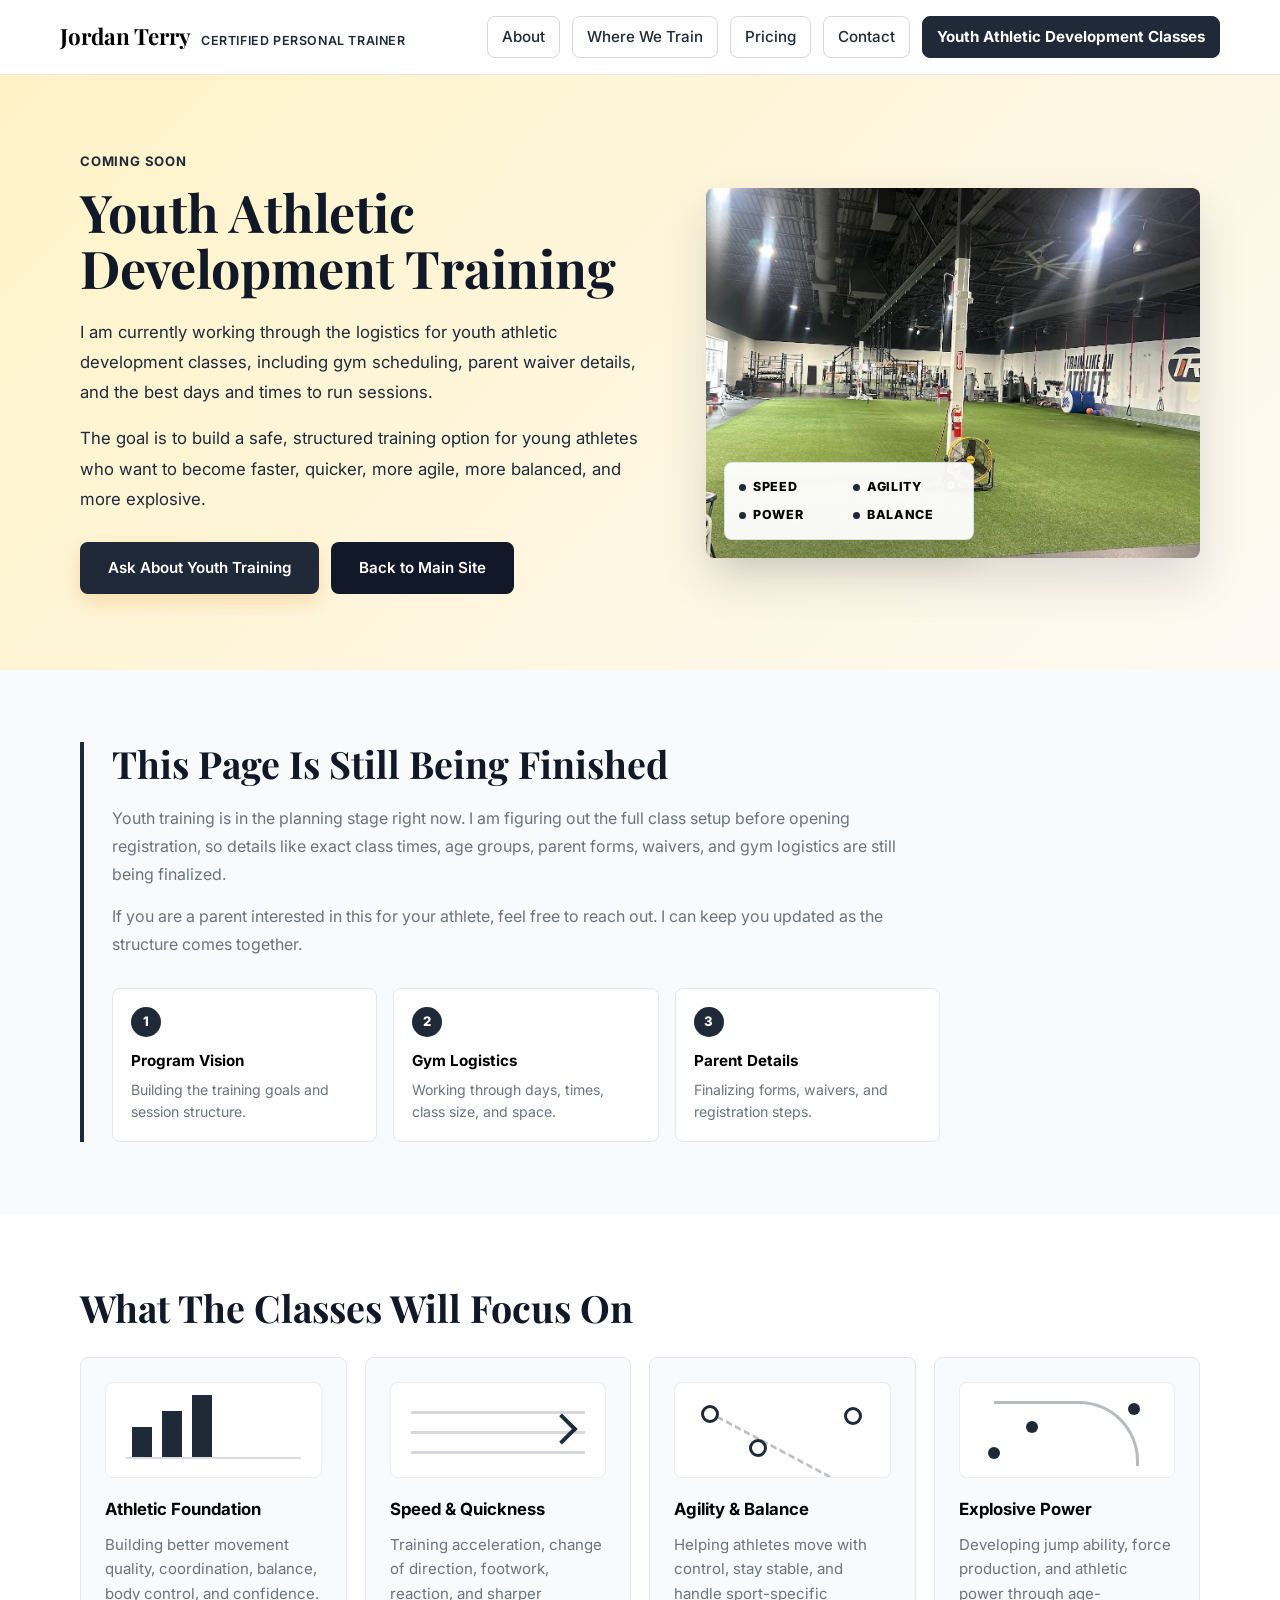
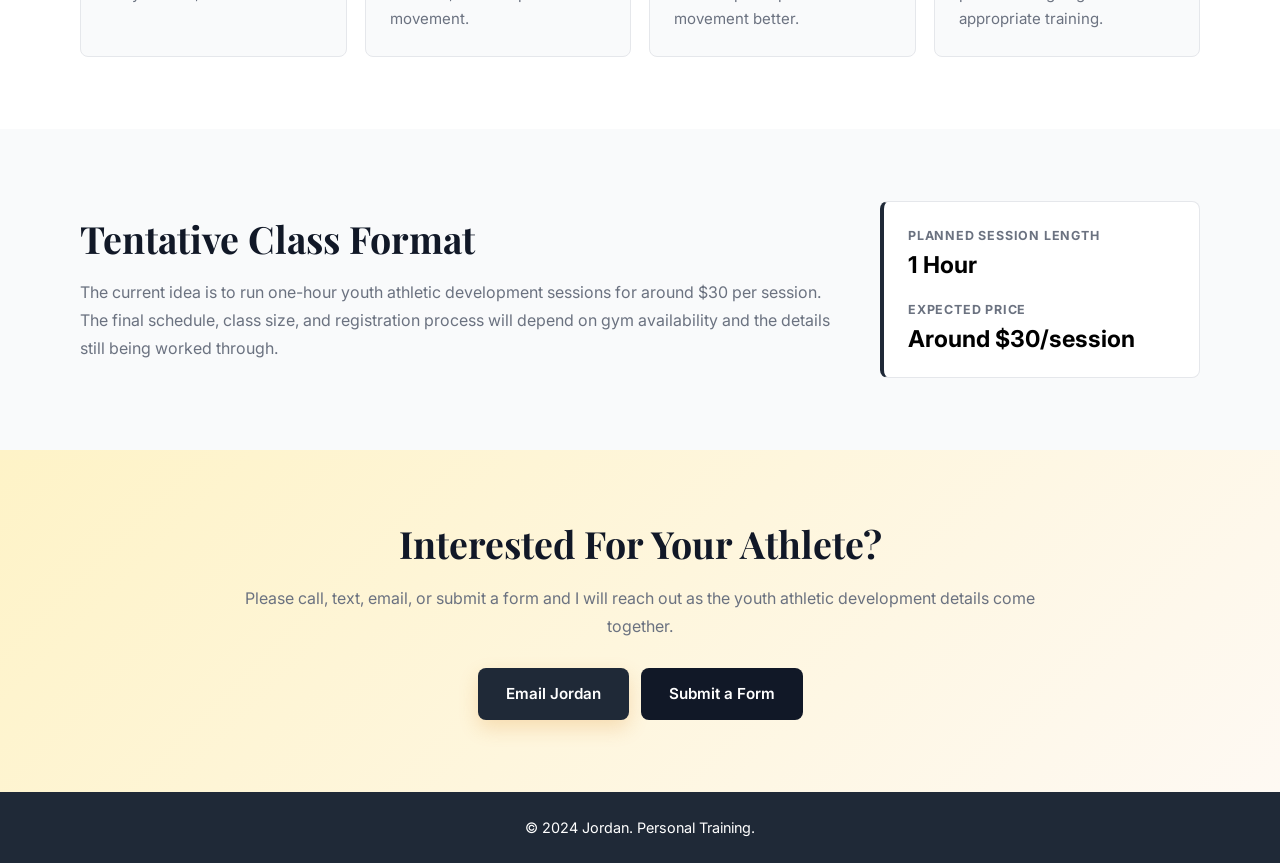
==== youth-athletic-development/index.html @ cd8654cf "Add youth athletic development page" ====
<!doctype html>
<html lang="en">
  <head>
    <meta charset="utf-8" />
    <meta name="viewport" content="width=device-width, initial-scale=1" />
    <title>Youth Athletic Development - Jordan Terry Training</title>
    <link rel="preconnect" href="https://fonts.googleapis.com" />
    <link rel="preconnect" href="https://fonts.gstatic.com" crossorigin />
    <link href="https://fonts.googleapis.com/css2?family=Inter:wght@400;500;600;700&amp;family=Playfair+Display:wght@600;700&amp;display=swap" rel="stylesheet" />
    <link rel="stylesheet" href="../styles.css" />
  </head>
  <body>
    <nav class="navbar">
      <div class="nav-container">
        <a class="nav-brand nav-brand-link" href="/">
          <span class="brand-name">Jordan Terry</span>
          <span class="brand-title">Certified Personal Trainer</span>
        </a>
        <div class="nav-links">
          <a href="/#about">About</a>
          <a href="/#training-room">Where We Train</a>
          <a href="/#pricing">Pricing</a>
          <a href="/#contact">Contact</a>
          <a class="nav-cta" href="/youth-athletic-development">Youth Athletic Development Classes</a>
        </div>
      </div>
    </nav>

    <main class="youth-page">
      <section class="youth-hero">
        <div class="youth-hero-container">
          <div class="youth-hero-content">
            <p class="youth-kicker">Coming Soon</p>
            <h1>Youth Athletic Development Training</h1>
            <p class="youth-hero-copy">
              I am currently working through the logistics for youth athletic development classes, including gym scheduling, parent waiver details, and the best days and times to run sessions.
            </p>
            <p class="youth-hero-copy">
              The goal is to build a safe, structured training option for young athletes who want to become faster, quicker, more agile, more balanced, and more explosive.
            </p>
            <div class="youth-actions">
              <a class="btn btn-primary" href="mailto:jordanterry.training@gmail.com?subject=Youth%20Athletic%20Development%20Interest">Ask About Youth Training</a>
              <a class="btn btn-secondary" href="/">Back to Main Site</a>
            </div>
          </div>
          <div class="youth-hero-media">
            <img src="../TTR content/turf-1.jpg" alt="Open turf training area for athletic development sessions" />
            <div class="youth-performance-panel" aria-label="Youth athletic development priorities">
              <span>Speed</span>
              <span>Agility</span>
              <span>Power</span>
              <span>Balance</span>
            </div>
          </div>
        </div>
      </section>

      <section class="youth-section youth-intro" aria-labelledby="youth-status-title">
        <div class="youth-section-container">
          <div class="youth-status">
            <h2 id="youth-status-title">This Page Is Still Being Finished</h2>
            <p>
              Youth training is in the planning stage right now. I am figuring out the full class setup before opening registration, so details like exact class times, age groups, parent forms, waivers, and gym logistics are still being finalized.
            </p>
            <p>
              If you are a parent interested in this for your athlete, feel free to reach out. I can keep you updated as the structure comes together.
            </p>
            <div class="youth-progress" aria-label="Youth athletic development planning progress">
              <div class="youth-progress-item">
                <span>1</span>
                <strong>Program Vision</strong>
                <p>Building the training goals and session structure.</p>
              </div>
              <div class="youth-progress-item">
                <span>2</span>
                <strong>Gym Logistics</strong>
                <p>Working through days, times, class size, and space.</p>
              </div>
              <div class="youth-progress-item">
                <span>3</span>
                <strong>Parent Details</strong>
                <p>Finalizing forms, waivers, and registration steps.</p>
              </div>
            </div>
          </div>
        </div>
      </section>

      <section class="youth-section" aria-labelledby="youth-focus-title">
        <div class="youth-section-container">
          <h2 id="youth-focus-title">What The Classes Will Focus On</h2>
          <div class="youth-grid">
            <article class="youth-card">
              <div class="youth-card-graphic foundation-graphic" aria-hidden="true">
                <span></span>
                <span></span>
                <span></span>
              </div>
              <h3>Athletic Foundation</h3>
              <p>Building better movement quality, coordination, balance, body control, and confidence.</p>
            </article>
            <article class="youth-card">
              <div class="youth-card-graphic speed-graphic" aria-hidden="true">
                <span></span>
                <span></span>
                <span></span>
              </div>
              <h3>Speed &amp; Quickness</h3>
              <p>Training acceleration, change of direction, footwork, reaction, and sharper movement.</p>
            </article>
            <article class="youth-card">
              <div class="youth-card-graphic agility-graphic" aria-hidden="true">
                <span></span>
                <span></span>
                <span></span>
              </div>
              <h3>Agility &amp; Balance</h3>
              <p>Helping athletes move with control, stay stable, and handle sport-specific movement better.</p>
            </article>
            <article class="youth-card">
              <div class="youth-card-graphic power-graphic" aria-hidden="true">
                <span></span>
                <span></span>
                <span></span>
              </div>
              <h3>Explosive Power</h3>
              <p>Developing jump ability, force production, and athletic power through age-appropriate training.</p>
            </article>
          </div>
        </div>
      </section>

      <section class="youth-section youth-format" aria-labelledby="youth-format-title">
        <div class="youth-section-container youth-format-grid">
          <div>
            <h2 id="youth-format-title">Tentative Class Format</h2>
            <p>
              The current idea is to run one-hour youth athletic development sessions for around $30 per session. The final schedule, class size, and registration process will depend on gym availability and the details still being worked through.
            </p>
          </div>
          <div class="youth-price-box">
            <span>Planned Session Length</span>
            <strong>1 Hour</strong>
            <span>Expected Price</span>
            <strong>Around $30/session</strong>
          </div>
        </div>
      </section>

      <section class="youth-contact" aria-labelledby="youth-contact-title">
        <div class="youth-contact-container">
          <h2 id="youth-contact-title">Interested For Your Athlete?</h2>
          <p>
            Please call, text, email, or submit a form and I will reach out as the youth athletic development details come together.
          </p>
          <div class="youth-actions">
            <a class="btn btn-primary" href="mailto:jordanterry.training@gmail.com?subject=Youth%20Athletic%20Development%20Interest">Email Jordan</a>
            <a class="btn btn-secondary" href="https://docs.google.com/forms/d/e/1FAIpQLSeHGQTXC1L7MiSMfDoUDGU8taf_AvAZVIywggyeiJch5BqsMg/viewform">Submit a Form</a>
          </div>
        </div>
      </section>
    </main>

    <footer class="footer">
      <p>&copy; 2024 Jordan. Personal Training.</p>
    </footer>
  </body>
</html>
---- styles.css ----
:root {
  --primary: #1f2937;
  --primary-dark: #000000;
  --primary-light: #9ca3af;
  --warm-brown: #111827;
  --warm-cream: #f3f4f6;
  --text: #1f2937;
  --text-light: #6b7280;
  --bg-light: #f9fafb;
  --bg-white: #ffffff;
  --border: #e5e7eb;
}

* {
  margin: 0;
  padding: 0;
  box-sizing: border-box;
}

html, body {
  height: 100%;
  font-family: 'Inter', system-ui, -apple-system, sans-serif;
  color: var(--text);
  line-height: 1.6;
  background: var(--bg-white);
}

/* Navbar */
.navbar {
  background: var(--bg-white);
  border-bottom: 1px solid var(--border);
  position: sticky;
  top: 0;
  z-index: 100;
  backdrop-filter: blur(10px);
}

.nav-container {
  max-width: 1200px;
  margin: 0 auto;
  display: flex;
  justify-content: space-between;
  align-items: center;
  padding: 16px 20px;
}

.nav-brand {
  display: flex;
  align-items: baseline;
  gap: 10px;
}

.nav-brand-link {
  color: inherit;
  text-decoration: none;
}

.brand-name {
  font-family: 'Playfair Display', serif;
  font-size: 1.4rem;
  font-weight: 700;
  color: var(--primary-dark);
}

.brand-title {
  font-size: 0.78rem;
  font-weight: 600;
  color: var(--primary);
  text-transform: uppercase;
  letter-spacing: 0.6px;
}

.cert-trigger {
  appearance: none;
  background: none;
  border: 0;
  cursor: pointer;
  font-family: inherit;
  padding: 0 0 7px;
  position: relative;
  transition: color 0.3s ease;
}

.cert-trigger::after {
  content: '';
  position: absolute;
  left: 0;
  bottom: 0;
  width: 100%;
  height: 2px;
  background: var(--primary);
  border-radius: 999px;
  opacity: 0.75;
}

.cert-trigger:hover,
.cert-trigger:focus-visible {
  color: var(--primary-dark);
  outline: none;
}

.nav-links {
  display: flex;
  gap: 12px;
  align-items: center;
  flex-wrap: wrap;
  justify-content: flex-end;
}

.nav-links a {
  border: 1px solid rgba(31, 41, 55, 0.18);
  border-radius: 8px;
  text-decoration: none;
  color: var(--text);
  font-size: 0.95rem;
  font-weight: 500;
  padding: 8px 14px;
  transition: background 0.3s ease, border-color 0.3s ease, color 0.3s ease, transform 0.3s ease;
}

.nav-links a:hover,
.nav-links a:focus-visible {
  background: var(--primary);
  border-color: var(--primary);
  color: white;
  outline: none;
  transform: translateY(-1px);
}

.nav-links .nav-cta {
  background: var(--primary);
  border-color: var(--primary);
  color: white;
  font-weight: 700;
}

.nav-links .nav-cta:hover,
.nav-links .nav-cta:focus-visible {
  background: var(--primary-dark);
  border-color: var(--primary-dark);
}

/* Hero Section */
.hero {
  padding: 80px 20px;
  background: linear-gradient(135deg, #fef3c7 0%, #fef9f3 100%);
  min-height: 600px;
  display: flex;
  align-items: center;
}

.hero-container {
  max-width: 1200px;
  margin: 0 auto;
  display: grid;
  grid-template-columns: 1fr 1fr;
  gap: 60px;
  align-items: center;
  width: 100%;
}

.hero-image {
  position: relative;
}

.hero-image img {
  width: 100%;
  height: auto;
  border-radius: 20px;
  box-shadow: 0 20px 50px rgba(217, 119, 6, 0.15);
  display: block;
}

.hero-image::before {
  content: '';
  position: absolute;
  top: -20px;
  left: -20px;
  width: 100%;
  height: 100%;
  background: var(--primary);
  border-radius: 20px;
  z-index: -1;
  opacity: 0.1;
}

.hero-content h1 {
  font-family: 'Playfair Display', serif;
  font-size: 3rem;
  font-weight: 700;
  color: var(--warm-brown);
  margin-bottom: 8px;
  line-height: 1.2;
}

.hero-subtitle {
  font-size: 1.25rem;
  color: var(--primary);
  font-weight: 600;
  margin-bottom: 16px;
}

.hero-description {
  font-size: 1rem;
  color: var(--text-light);
  margin-bottom: 32px;
  line-height: 1.8;
}

/* Buttons */
.btn {
  display: inline-block;
  padding: 14px 28px;
  border-radius: 8px;
  text-decoration: none;
  font-weight: 600;
  font-size: 0.95rem;
  cursor: pointer;
  border: none;
  transition: all 0.3s ease;
  text-align: center;
}

.btn-primary {
  background: var(--primary);
  color: white;
  box-shadow: 0 8px 20px rgba(217, 119, 6, 0.2);
}

.btn-primary:hover {
  background: var(--primary-dark);
  transform: translateY(-2px);
  box-shadow: 0 12px 30px rgba(217, 119, 6, 0.3);
}

.btn-secondary {
  background: var(--warm-brown);
  color: white;
}

.btn-secondary:hover {
  background: #5f2d0c;
}

/* Reviews Section */
.reviews {
  padding: 70px 20px;
  background: linear-gradient(180deg, #fffaf0 0%, var(--bg-light) 100%);
}

.reviews-container {
  max-width: 1200px;
  margin: 0 auto;
}

.reviews-container h2 {
  font-family: 'Playfair Display', serif;
  font-size: 2.5rem;
  color: var(--warm-brown);
  margin-bottom: 30px;
  text-align: center;
}

.reviews-grid {
  display: grid;
  grid-template-columns: 1fr;
  gap: 16px;
  align-items: start;
  max-width: 681px;
  margin: 0 auto;
}

.review-card {
  background: var(--bg-white);
  border: 1px solid rgba(31, 41, 55, 0.08);
  border-radius: 8px;
  box-shadow: 0 14px 34px rgba(31, 41, 55, 0.08);
  padding: 14px;
}

.review-card img {
  display: block;
  width: 100%;
  height: auto;
  border-radius: 6px;
}

/* Philosophy Section */
.philosophy {
  /* bring this section closer to the About section */
  padding: 40px 20px 80px 20px;
  background: var(--bg-light);
}

.philosophy-container {
  max-width: 1200px;
  margin: 0 auto;
}

/* Visually separate the focus list from the trainer words */
.focus-section {
  margin-top: 56px;
  padding: 28px;
  background: var(--bg-white);
  border-radius: 12px;
  box-shadow: 0 8px 24px rgba(0, 0, 0, 0.04);
  border-top: 1px solid var(--border);
}

.focus-section h3 {
  font-size: 1.6rem;
  color: var(--warm-brown);
  margin-bottom: 18px;
  text-align: center;
}

.philosophy-container > h2 {
  font-family: 'Playfair Display', serif;
  font-size: 2.5rem;
  color: var(--warm-brown);
  margin-bottom: 28px;
  text-align: center;
}

.trainer-heart {
  display: inline-flex;
  vertical-align: middle;
  margin-left: 10px;
  width: 34px;
  height: 34px;
  align-items: center;
  justify-content: center;
  border-radius: 50%;
  background: linear-gradient(135deg, #b45309, #f59e0b);
  color: white;
  box-shadow: 0 8px 20px rgba(217, 119, 6, 0.2);
  font-size: 1.05rem;
  line-height: 1;
}

.section-subtitle {
  text-align: center;
  color: var(--text-light);
  font-size: 1.1rem;
  margin-bottom: 48px;
}

.philosophy-grid {
  display: grid;
  grid-template-columns: repeat(auto-fit, minmax(320px, 1fr));
  gap: 32px;
}

.philosophy-card {
  background: var(--bg-white);
  padding: 40px 32px;
  border-radius: 12px;
  border-left: 4px solid var(--primary);
  box-shadow: 0 4px 12px rgba(0, 0, 0, 0.08);
  transition: transform 0.3s ease, box-shadow 0.3s ease;
}

.focus-section {
  margin-top: 40px;
  padding: 32px;
  background: white;
  border-radius: 16px;
  box-shadow: 0 10px 30px rgba(217, 119, 6, 0.1);
}

.focus-section h3 {
  font-size: 1.7rem;
  color: var(--warm-brown);
  margin-bottom: 18px;
  text-align: center;
}

.focus-list {
  list-style: none;
  padding: 0;
  margin: 0;
  display: grid;
  grid-template-columns: repeat(auto-fit, minmax(180px, 1fr));
  gap: 16px;
}

.focus-list li {
  background: var(--bg-light);
  padding: 18px 16px;
  border-radius: 12px;
  font-weight: 600;
  color: var(--text);
  text-align: center;
  box-shadow: inset 0 0 0 1px rgba(217, 119, 6, 0.08);
}

.philosophy-card:hover {
  transform: translateY(-4px);
  box-shadow: 0 12px 24px rgba(217, 119, 6, 0.12);
}

.philosophy-icon {
  font-size: 2rem;
  margin-bottom: 16px;
}

.philosophy-card h3 {
  font-size: 1.3rem;
  color: var(--warm-brown);
  margin-bottom: 12px;
}

.philosophy-card p {
  color: var(--text-light);
  line-height: 1.7;
  font-size: 0.95rem;
}

/* Focus Section */
.focus {
  padding: 60px 20px;
  background: transparent;
}

.focus-container {
  max-width: 1200px;
  margin: 0 auto;
}

.focus-container > h2 {
  font-family: 'Playfair Display', serif;
  font-size: 2.5rem;
  color: var(--warm-brown);
  margin-bottom: 8px;
  text-align: center;
}

.focus-grid {
  display: grid;
  grid-template-columns: repeat(auto-fit, minmax(220px, 1fr));
  gap: 24px;
  margin-top: 28px;
}

.focus-card {
  background: linear-gradient(180deg, var(--bg-white), #fffaf6);
  border-radius: 14px;
  padding: 22px;
  box-shadow: 0 10px 30px rgba(217, 119, 6, 0.08);
  text-align: center;
  transition: transform 0.28s ease, box-shadow 0.28s ease;
}

.focus-card:hover {
  transform: translateY(-6px) scale(1.01);
  box-shadow: 0 18px 40px rgba(217, 119, 6, 0.14);
}

.focus-icon {
  width: 72px;
  height: 72px;
  margin: 0 auto 12px auto;
  display: flex;
  align-items: center;
  justify-content: center;
  border-radius: 50%;
  background: linear-gradient(135deg, var(--primary-light), var(--primary));
  color: white;
  font-size: 2.4rem;
  line-height: 1;
  box-shadow: 0 6px 18px rgba(217, 119, 6, 0.12);
}

.focus-card h3 {
  margin-top: 8px;
  margin-bottom: 8px;
  color: var(--warm-brown);
}

.focus-card p {
  color: var(--text-light);
  font-size: 0.95rem;
}

/* Youth Athletic Development Page */
.youth-page {
  background: var(--bg-white);
}

.youth-hero {
  background: linear-gradient(135deg, #fef3c7 0%, #fef9f3 100%);
  padding: 76px 20px;
}

.youth-hero-container,
.youth-section-container,
.youth-contact-container {
  max-width: 1120px;
  margin: 0 auto;
}

.youth-hero-container {
  display: grid;
  grid-template-columns: minmax(0, 1fr) minmax(320px, 0.86fr);
  gap: 52px;
  align-items: center;
}

.youth-kicker {
  color: var(--primary);
  font-size: 0.82rem;
  font-weight: 700;
  letter-spacing: 0.8px;
  margin-bottom: 12px;
  text-transform: uppercase;
}

.youth-hero h1 {
  color: var(--warm-brown);
  font-family: 'Playfair Display', serif;
  font-size: 3.25rem;
  line-height: 1.08;
  margin-bottom: 20px;
}

.youth-hero-copy {
  color: var(--text);
  font-size: 1.05rem;
  line-height: 1.8;
  margin-bottom: 16px;
}

.youth-actions {
  display: flex;
  flex-wrap: wrap;
  gap: 12px;
  margin-top: 28px;
}

.youth-hero-media img {
  aspect-ratio: 4 / 3;
  border-radius: 8px;
  box-shadow: 0 22px 48px rgba(31, 41, 55, 0.14);
  display: block;
  height: 100%;
  object-fit: cover;
  width: 100%;
}

.youth-hero-media {
  position: relative;
}

.youth-performance-panel {
  background: rgba(255, 255, 255, 0.94);
  border: 1px solid rgba(31, 41, 55, 0.12);
  border-radius: 8px;
  bottom: 18px;
  box-shadow: 0 16px 34px rgba(31, 41, 55, 0.16);
  display: grid;
  gap: 8px;
  grid-template-columns: repeat(2, minmax(0, 1fr));
  left: 18px;
  padding: 14px;
  position: absolute;
  width: min(250px, calc(100% - 36px));
}

.youth-performance-panel span {
  align-items: center;
  color: var(--primary-dark);
  display: flex;
  font-size: 0.78rem;
  font-weight: 800;
  gap: 7px;
  letter-spacing: 0.6px;
  text-transform: uppercase;
}

.youth-performance-panel span::before {
  background: var(--primary);
  border-radius: 50%;
  content: '';
  flex: 0 0 7px;
  height: 7px;
  width: 7px;
}

.youth-section {
  padding: 72px 20px;
}

.youth-intro {
  background: var(--bg-light);
}

.youth-status {
  border-left: 4px solid var(--primary);
  max-width: 860px;
  padding-left: 28px;
}

.youth-section h2,
.youth-contact h2 {
  color: var(--warm-brown);
  font-family: 'Playfair Display', serif;
  font-size: 2.35rem;
  line-height: 1.15;
  margin-bottom: 18px;
}

.youth-section p,
.youth-contact p {
  color: var(--text-light);
  font-size: 1rem;
  line-height: 1.75;
  max-width: 820px;
}

.youth-status p + p {
  margin-top: 14px;
}

.youth-progress {
  display: grid;
  gap: 16px;
  grid-template-columns: repeat(3, minmax(0, 1fr));
  margin-top: 30px;
}

.youth-progress-item {
  background: var(--bg-white);
  border: 1px solid var(--border);
  border-radius: 8px;
  padding: 18px;
}

.youth-progress-item span {
  align-items: center;
  background: var(--primary);
  border-radius: 50%;
  color: white;
  display: inline-flex;
  font-size: 0.82rem;
  font-weight: 800;
  height: 30px;
  justify-content: center;
  margin-bottom: 12px;
  width: 30px;
}

.youth-progress-item strong {
  color: var(--primary-dark);
  display: block;
  font-size: 0.95rem;
  margin-bottom: 6px;
}

.youth-progress-item p {
  font-size: 0.88rem;
  line-height: 1.55;
}

.youth-grid {
  display: grid;
  gap: 18px;
  grid-template-columns: repeat(4, minmax(0, 1fr));
  margin-top: 28px;
}

.youth-card {
  background: var(--bg-light);
  border: 1px solid var(--border);
  border-radius: 8px;
  overflow: hidden;
  padding: 24px;
}

.youth-card-graphic {
  background: var(--bg-white);
  border: 1px solid rgba(31, 41, 55, 0.08);
  border-radius: 8px;
  height: 96px;
  margin-bottom: 18px;
  overflow: hidden;
  position: relative;
}

.foundation-graphic::before,
.foundation-graphic::after,
.speed-graphic::before,
.speed-graphic::after,
.agility-graphic::before,
.agility-graphic::after,
.power-graphic::before,
.power-graphic::after {
  content: '';
  position: absolute;
}

.foundation-graphic span {
  background: var(--primary);
  bottom: 20px;
  position: absolute;
  width: 20px;
}

.foundation-graphic span:nth-child(1) {
  height: 30px;
  left: 26px;
}

.foundation-graphic span:nth-child(2) {
  height: 46px;
  left: 56px;
}

.foundation-graphic span:nth-child(3) {
  height: 62px;
  left: 86px;
}

.foundation-graphic::after {
  background: rgba(31, 41, 55, 0.16);
  bottom: 18px;
  height: 2px;
  left: 20px;
  right: 20px;
}

.speed-graphic span {
  background: rgba(31, 41, 55, 0.18);
  height: 3px;
  left: 20px;
  position: absolute;
  right: 20px;
}

.speed-graphic span:nth-child(1) {
  top: 28px;
}

.speed-graphic span:nth-child(2) {
  top: 48px;
}

.speed-graphic span:nth-child(3) {
  top: 68px;
}

.speed-graphic::after {
  border: solid var(--primary);
  border-width: 0 4px 4px 0;
  height: 18px;
  right: 32px;
  top: 35px;
  transform: rotate(-45deg);
  width: 18px;
}

.agility-graphic span {
  border: 3px solid var(--primary);
  border-radius: 50%;
  height: 18px;
  position: absolute;
  width: 18px;
}

.agility-graphic span:nth-child(1) {
  left: 26px;
  top: 22px;
}

.agility-graphic span:nth-child(2) {
  left: 74px;
  top: 56px;
}

.agility-graphic span:nth-child(3) {
  right: 28px;
  top: 24px;
}

.agility-graphic::after {
  border-bottom: 3px dashed rgba(31, 41, 55, 0.3);
  height: 38px;
  left: 42px;
  top: 29px;
  transform: skewY(28deg);
  width: calc(100% - 84px);
}

.power-graphic span {
  background: var(--primary);
  border-radius: 50%;
  height: 12px;
  position: absolute;
  width: 12px;
}

.power-graphic span:nth-child(1) {
  left: 28px;
  top: 64px;
}

.power-graphic span:nth-child(2) {
  left: 66px;
  top: 38px;
}

.power-graphic span:nth-child(3) {
  right: 34px;
  top: 20px;
}

.power-graphic::after {
  border: solid rgba(31, 41, 55, 0.32);
  border-width: 3px 3px 0 0;
  border-radius: 0 60px 0 0;
  height: 62px;
  left: 34px;
  top: 18px;
  width: calc(100% - 72px);
}

.youth-card h3 {
  color: var(--primary-dark);
  font-size: 1.05rem;
  margin-bottom: 10px;
}

.youth-card p {
  font-size: 0.94rem;
  line-height: 1.65;
}

.youth-format {
  background: var(--bg-light);
}

.youth-format-grid {
  display: grid;
  gap: 40px;
  grid-template-columns: minmax(0, 1fr) 320px;
  align-items: center;
}

.youth-price-box {
  background: var(--bg-white);
  border: 1px solid var(--border);
  border-left: 4px solid var(--primary);
  border-radius: 8px;
  padding: 24px;
}

.youth-price-box span {
  color: var(--text-light);
  display: block;
  font-size: 0.78rem;
  font-weight: 700;
  letter-spacing: 0.8px;
  text-transform: uppercase;
}

.youth-price-box strong {
  color: var(--primary-dark);
  display: block;
  font-size: 1.45rem;
  line-height: 1.2;
  margin: 6px 0 20px;
}

.youth-price-box strong:last-child {
  margin-bottom: 0;
}

.youth-contact {
  background: linear-gradient(135deg, #fef3c7 0%, #fef9f3 100%);
  padding: 72px 20px;
  text-align: center;
}

.youth-contact p {
  margin: 0 auto;
}

.youth-contact .youth-actions {
  justify-content: center;
}

/* Pricing Section */
.pricing {
  padding: 80px 20px;
  background: var(--bg-white);
}

.pricing-container {
  max-width: 900px;
  margin: 0 auto;
}

.pricing-container > h2 {
  color: var(--primary-dark);
  display: table;
  font-family: 'Playfair Display', serif;
  font-size: 3rem;
  font-weight: 700;
  margin: 0 auto 12px;
  text-align: center;
}

.pricing-subtitle {
  color: var(--text-light);
  font-size: 1rem;
  line-height: 1.6;
  margin: 0 auto 48px;
  max-width: 760px;
  text-align: center;
}

.pricing-content {
  display: flex;
  flex-direction: column;
  gap: 32px;
}

.pricing-item h3 {
  font-size: 1.2rem;
  color: var(--warm-brown);
  margin-bottom: 8px;
  font-weight: 700;
}

.pricing-item p {
  color: var(--text);
  font-size: 1rem;
}

.pricing-item {
  padding-left: 32px;
}

.pricing-category {
  background: var(--bg-light);
  padding: 28px;
  border-radius: 0;
  border-left: 4px solid var(--primary);
}

.pricing-category h3 {
  color: var(--primary-dark);
  display: inline-block;
  font-size: 1.55rem;
  margin-bottom: 24px;
  font-weight: 700;
  text-transform: uppercase;
  letter-spacing: 0.8px;
}

.pricing-section {
  margin-bottom: 20px;
}

.pricing-section h4 {
  font-size: 1.05rem;
  color: var(--text);
  margin-bottom: 6px;
  font-weight: 600;
}

.pricing-section p {
  color: var(--text-light);
  font-size: 0.95rem;
  line-height: 1.6;
}

.pricing-list {
  list-style: none;
  padding: 0;
  margin: 16px 0 0 0;
  display: flex;
  flex-direction: column;
  gap: 10px;
}

.pricing-list li {
  color: var(--text);
  font-size: 0.95rem;
  padding-left: 24px;
  position: relative;
  line-height: 1.5;
}

.pricing-list li:before {
  content: '•';
  position: absolute;
  left: 0;
  color: var(--primary);
  font-weight: bold;
}

.pricing-note {
  background: var(--bg-white);
  padding: 28px;
  border-radius: 12px;
  border-right: 1px solid var(--border);
  border-bottom: 1px solid var(--border);
  border-left: 1px solid var(--border);
}

.pricing-note p {
  color: var(--text);
  font-size: 0.95rem;
  line-height: 1.7;
  margin-bottom: 16px;
}

.pricing-note p:last-child {
  margin-bottom: 0;
}
/* Training Room Section */
.gym {
  padding: 92px 20px;
  background: var(--bg-light);
}

.gym-container {
  max-width: 1200px;
  margin: 0 auto;
}

.gym-header {
  display: flex;
  flex-direction: column;
  align-items: center;
  justify-content: center;
  gap: 12px;
  margin-bottom: 34px;
  text-align: center;
}

.gym-heading-row {
  display: grid;
  grid-template-columns: 1fr auto 1fr;
  align-items: center;
  justify-content: center;
  column-gap: 30px;
  width: 100%;
}

.gym-logo {
  width: 152px;
  height: auto;
  border-radius: 18px;
  justify-self: start;
  margin-left: 26px;
  box-shadow: 0 10px 30px rgba(0, 0, 0, 0.12);
}

.gym-heading-row h2 {
  font-family: 'Playfair Display', serif;
  font-size: 4.75rem;
  line-height: 1.05;
  margin: 0;
  color: var(--warm-brown);
  grid-column: 2;
}

.gym-location {
  color: var(--text-light);
  font-size: 1.08rem;
  margin: 0;
  line-height: 1.55;
  max-width: 100%;
}

.gym-text {
  max-width: 920px;
  margin: 0 auto;
  text-align: left;
}

.gym-text p {
  color: var(--text);
  line-height: 1.85;
  margin-bottom: 0;
  font-size: 1.05rem;
}

.gym-copy-primary,
.gym-copy-secondary {
  display: inline;
}

.gym-copy-primary::after {
  content: ' ';
}

.gym-media {
  isolation: isolate;
  margin: 30px auto 0;
  max-width: 1040px;
  padding: 28px 0;
  position: relative;
}

.gym-media::before {
  background-image:
    url('assets/tr-logo.png'),
    url('assets/tr-logo.png'),
    url('assets/tr-logo.png'),
    url('assets/tr-logo.png'),
    url('assets/tr-logo.png'),
    url('assets/tr-logo.png'),
    url('assets/tr-logo.png'),
    url('assets/tr-logo.png'),
    url('assets/tr-logo.png'),
    url('assets/tr-logo.png'),
    url('assets/tr-logo.png'),
    url('assets/tr-logo.png'),
    url('assets/tr-logo.png'),
    url('assets/tr-logo.png');
  background-position:
    calc(50% - 748px) 36px,
    calc(50% + 712px) 146px,
    calc(50% - 748px) 256px,
    calc(50% + 712px) 366px,
    calc(50% - 748px) 476px,
    calc(50% + 712px) 586px,
    calc(50% - 748px) 696px,
    calc(50% + 712px) 806px,
    calc(50% - 748px) 916px,
    calc(50% + 712px) 1026px,
    calc(50% - 748px) 1136px,
    calc(50% + 712px) 1246px,
    calc(50% - 748px) 1356px,
    calc(50% + 712px) 1466px;
  background-repeat: no-repeat;
  background-size: 120px 120px;
  content: '';
  bottom: -180px;
  left: 50%;
  pointer-events: none;
  position: absolute;
  top: 0;
  transform: translateX(-50%);
  width: 100vw;
  z-index: 0;
}

.gym-media h3,
.weights-grid,
.turf-grid {
  position: relative;
  z-index: 1;
}

.gym-media h3 {
  font-family: 'Playfair Display', serif;
  font-size: 2.08rem;
  color: var(--warm-brown);
  margin-bottom: 30px;
  letter-spacing: 0.6px;
}

.weights-grid {
  display: grid;
  grid-template-columns: minmax(0, 0.95fr) minmax(280px, 0.78fr);
  gap: 20px;
  margin-bottom: 34px;
  align-items: stretch;
}

.weights-video,
.weights-images img,
.turf-photo-button {
  overflow: hidden;
  border-radius: 14px;
  background: var(--bg-white);
  box-shadow: 0 12px 32px rgba(0, 0, 0, 0.1);
}

.weights-video video {
  width: 100%;
  height: 100%;
  min-height: 330px;
  display: block;
  object-fit: cover;
}

.weights-images {
  display: grid;
  gap: 18px;
}

.weights-images img {
  width: 100%;
  height: 100%;
  aspect-ratio: 4 / 3;
  display: block;
  object-fit: cover;
}

.turf-grid {
  display: grid;
  grid-template-columns: repeat(3, minmax(0, 1fr));
  gap: 18px;
}

.turf-photo-button {
  border: 0;
  cursor: pointer;
  padding: 0;
  transition: box-shadow 0.25s ease, transform 0.25s ease;
}

.turf-photo-button:hover,
.turf-photo-button:focus-visible {
  box-shadow: 0 18px 42px rgba(0, 0, 0, 0.16);
  outline: none;
  transform: translateY(-3px);
}

.turf-grid img {
  width: 100%;
  aspect-ratio: 4 / 3;
  display: block;
  object-fit: cover;
}

@media (max-width: 1024px) {
  .gym-heading-row {
    grid-template-columns: auto auto;
    width: auto;
  }

  .gym-heading-row h2 {
    grid-column: auto;
  }

  .gym-logo {
    justify-self: auto;
    margin-left: 0;
  }

  .weights-grid {
    grid-template-columns: 1fr;
    margin-left: auto;
    margin-right: auto;
    max-width: 760px;
  }

  .gym-media {
    padding-left: 0;
    padding-right: 0;
  }

  .gym-media::before {
    background-position:
      calc(50% - 447px) 40px,
      calc(50% + 445px) 150px,
      calc(50% - 447px) 260px,
      calc(50% + 445px) 370px,
      calc(50% - 447px) 480px,
      calc(50% + 445px) 590px,
      calc(50% - 447px) 700px,
      calc(50% + 445px) 810px,
      calc(50% - 447px) 920px,
      calc(50% + 445px) 1030px,
      calc(50% - 447px) 1140px,
      calc(50% + 445px) 1250px,
      calc(50% - 447px) 1360px,
      calc(50% + 445px) 1470px;
    background-size: 86px 86px;
  }
}

@media (max-width: 768px) {
  .gym {
    padding: 64px 18px;
  }

  .gym-header {
    gap: 16px;
  }

  .gym-logo {
    width: 112px;
  }

  .gym-heading-row {
    gap: 16px;
    grid-template-columns: 1fr;
  }

  .gym-heading-row h2 {
    font-size: 3rem;
  }

  .gym-location {
    font-size: 0.92rem;
  }

  .gym-media h3 {
    font-size: 1.55rem;
    margin-bottom: 20px;
  }

  .gym-media {
    padding-left: 0;
    padding-right: 0;
  }

  .gym-media::before {
    display: none;
  }

  .weights-video video {
    min-height: 280px;
  }

  .turf-grid {
    grid-template-columns: 1fr;
  }

  .turf-photo-button {
    cursor: default;
  }

  .turf-photo-button:hover,
  .turf-photo-button:focus-visible {
    box-shadow: 0 12px 32px rgba(0, 0, 0, 0.1);
    transform: none;
  }
}

/* Contact Section */
.contact {
  padding: 100px 20px;
  background: linear-gradient(135deg, #fef3c7 0%, #fef9f3 100%);
  text-align: center;
}

.contact-container {
  max-width: 600px;
  margin: 0 auto;
}

.contact-note {
  font-size: 0.9rem;
  font-weight: 700;
  letter-spacing: 0.8px;
  color: var(--text);
  margin-top: 32px;
  line-height: 1.5;
}

.form-link {
  color: #0066cc;
  text-decoration: underline;
  font-weight: 600;
  transition: color 0.3s ease;
}

.form-link:hover {
  color: #004499;
}

.contact-container h2 {
  font-family: 'Playfair Display', serif;
  font-size: 2.5rem;
  color: var(--warm-brown);
  margin-bottom: 8px;
}

.contact-methods {
  display: grid;
  grid-template-columns: 1fr 1fr;
  gap: 32px;
  margin: 48px 0;
}

.contact-method h3 {
  color: var(--primary);
  font-size: 0.9rem;
  text-transform: uppercase;
  letter-spacing: 0.8px;
  margin-bottom: 8px;
}

.contact-method a {
  font-size: 1.2rem;
  color: var(--text);
  text-decoration: none;
  font-weight: 600;
}

.contact-method a:hover {
  color: var(--primary);
}

/* Footer */
.footer {
  background: var(--text);
  color: white;
  text-align: center;
  padding: 24px 20px;
  font-size: 0.9rem;
}

.cert-modal {
  align-items: center;
  display: none;
  inset: 0;
  justify-content: center;
  padding: 24px;
  position: fixed;
  z-index: 1000;
}

.cert-modal.is-open {
  display: flex;
}

.cert-modal-backdrop {
  background: rgba(17, 24, 39, 0.72);
  inset: 0;
  position: absolute;
}

.cert-modal-panel {
  background: var(--bg-white);
  border-radius: 12px;
  box-shadow: 0 24px 80px rgba(0, 0, 0, 0.28);
  max-height: 92vh;
  max-width: 900px;
  overflow: hidden;
  position: relative;
  width: min(100%, 900px);
  z-index: 1;
}

.cert-modal-header {
  align-items: center;
  border-bottom: 1px solid var(--border);
  display: flex;
  justify-content: space-between;
  gap: 16px;
  padding: 16px 18px;
}

.cert-modal-header h2 {
  color: var(--warm-brown);
  font-family: 'Playfair Display', serif;
  font-size: 1.45rem;
  line-height: 1.2;
  margin: 0;
}

.cert-modal-close {
  align-items: center;
  background: var(--bg-light);
  border: 1px solid var(--border);
  border-radius: 50%;
  color: var(--text);
  cursor: pointer;
  display: inline-flex;
  font-size: 1.5rem;
  height: 36px;
  justify-content: center;
  line-height: 1;
  width: 36px;
}

.cert-modal-close:hover,
.cert-modal-close:focus-visible {
  background: var(--primary);
  color: white;
  outline: none;
}

.cert-frame {
  border: 0;
  display: block;
  height: min(74vh, 760px);
  width: 100%;
}

.cert-download {
  border-top: 1px solid var(--border);
  color: var(--primary);
  display: block;
  font-size: 0.92rem;
  font-weight: 600;
  padding: 12px 18px;
  text-align: center;
}

.image-lightbox {
  align-items: center;
  display: none;
  inset: 0;
  justify-content: center;
  padding: 24px;
  position: fixed;
  z-index: 1100;
}

.image-lightbox.is-open {
  display: flex;
}

.image-lightbox-backdrop {
  background: rgba(17, 24, 39, 0.78);
  border: 0;
  cursor: pointer;
  inset: 0;
  padding: 0;
  position: absolute;
}

.image-lightbox-panel {
  max-height: 88vh;
  max-width: min(1040px, 92vw);
  position: relative;
  z-index: 1;
}

.image-lightbox-panel img {
  background: var(--bg-white);
  border-radius: 12px;
  box-shadow: 0 24px 80px rgba(0, 0, 0, 0.32);
  display: block;
  max-height: 88vh;
  max-width: 100%;
  object-fit: contain;
}

.image-lightbox-close {
  align-items: center;
  background: var(--bg-white);
  border: 1px solid var(--border);
  border-radius: 50%;
  color: var(--text);
  cursor: pointer;
  display: inline-flex;
  font-size: 1.45rem;
  height: 38px;
  justify-content: center;
  line-height: 1;
  position: absolute;
  right: -12px;
  top: -12px;
  width: 38px;
}

.image-lightbox-close:hover,
.image-lightbox-close:focus-visible {
  background: var(--primary);
  color: white;
  outline: none;
}

.back-to-top {
  align-items: center;
  background: var(--primary);
  border: 1px solid rgba(255, 255, 255, 0.45);
  border-radius: 50%;
  box-shadow: 0 12px 28px rgba(31, 41, 55, 0.22);
  color: white;
  cursor: pointer;
  display: inline-flex;
  font-family: inherit;
  font-size: 1.25rem;
  font-weight: 700;
  height: 42px;
  justify-content: center;
  opacity: 0;
  pointer-events: none;
  position: fixed;
  right: 22px;
  top: 50%;
  transform: translateY(calc(-50% + 10px));
  transition: opacity 0.25s ease, transform 0.25s ease, background 0.25s ease;
  width: 42px;
  z-index: 90;
}

.back-to-top.is-visible {
  opacity: 1;
  pointer-events: auto;
  transform: translateY(-50%);
}

.back-to-top:hover,
.back-to-top:focus-visible {
  background: var(--primary-dark);
  outline: none;
  transform: translateY(calc(-50% - 2px));
}

/* Responsive */
@media (max-width: 768px) {
  .nav-container {
    align-items: flex-start;
    gap: 14px;
  }

  .nav-links {
    gap: 8px 14px;
    font-size: 0.85rem;
  }

  .nav-links a {
    font-size: 0.85rem;
  }

  .hero-container {
    grid-template-columns: 1fr;
    gap: 40px;
    padding: 0;
  }

  .hero-content h1 {
    font-size: 2rem;
  }

  .philosophy-container > h2 {
    font-size: 2rem;
  }

  .philosophy-grid {
    grid-template-columns: 1fr;
  }

  .reviews-grid {
    grid-template-columns: 1fr;
  }

  .youth-hero {
    padding: 56px 20px;
  }

  .youth-hero-container,
  .youth-format-grid {
    grid-template-columns: 1fr;
  }

  .youth-hero h1 {
    font-size: 2.4rem;
  }

  .youth-grid {
    grid-template-columns: repeat(2, minmax(0, 1fr));
  }

  .youth-progress {
    grid-template-columns: 1fr;
  }

  .youth-price-box {
    max-width: 420px;
  }

  .contact-methods {
    grid-template-columns: 1fr;
    gap: 24px;
  }

  .contact-container h2 {
    font-size: 2rem;
  }
}

/* Mobile polish */
@media (max-width: 640px) {
  body {
    overflow-x: hidden;
  }

  .navbar {
    position: static;
  }

  .nav-container {
    flex-direction: column;
    align-items: center;
    gap: 14px;
    padding: 16px 20px;
    text-align: center;
  }

  .nav-brand {
    flex-direction: column;
    align-items: center;
    gap: 2px;
  }

  .brand-name {
    font-size: 1.25rem;
  }

  .brand-title {
    font-size: 0.7rem;
  }

  .nav-links {
    justify-content: center;
    gap: 10px 16px;
    width: 100%;
  }

  .nav-links a {
    font-size: 0.84rem;
    line-height: 1.2;
  }

  .nav-links .nav-cta {
    flex-basis: 100%;
    max-width: 340px;
  }

  .hero,
  .reviews,
  .philosophy,
  .focus,
  .youth-section,
  .youth-contact,
  .pricing,
  .gym,
  .contact {
    padding-left: 20px;
    padding-right: 20px;
  }

  .hero {
    padding-top: 56px;
    padding-bottom: 56px;
    min-height: auto;
  }

  .hero-container {
    gap: 28px;
  }

  .hero-content h1,
  .reviews-container h2,
  .philosophy-container > h2,
  .focus-container > h2,
  .pricing-container > h2,
  .contact-container h2 {
    font-size: 1.9rem;
    line-height: 1.15;
  }

  .hero-subtitle,
  .section-subtitle,
  .contact-note {
    font-size: 0.9rem;
  }

  .youth-hero {
    padding: 44px 20px;
  }

  .youth-hero-container {
    gap: 28px;
  }

  .youth-hero h1 {
    font-size: 2.1rem;
  }

  .youth-hero-copy {
    font-size: 1rem;
  }

  .youth-performance-panel {
    bottom: 12px;
    left: 12px;
    padding: 12px;
    width: calc(100% - 24px);
  }

  .youth-progress {
    gap: 12px;
  }

  .youth-actions,
  .youth-contact .youth-actions {
    align-items: stretch;
    flex-direction: column;
  }

  .youth-actions .btn {
    width: 100%;
  }

  .youth-section h2,
  .youth-contact h2 {
    font-size: 1.85rem;
  }

  .youth-status {
    padding-left: 18px;
  }

  .youth-grid {
    grid-template-columns: 1fr;
  }

  .youth-card {
    padding: 20px;
  }

  .youth-price-box {
    max-width: none;
  }

  .pricing-category h3 {
    font-size: 1.15rem;
    max-width: 100%;
  }

  .hero-description,
  .philosophy-card p,
  .focus-card p,
  .pricing-section p,
  .pricing-list li,
  .pricing-note p,
  .gym-text p {
    font-size: 0.95rem;
    line-height: 1.7;
  }

  .gym-copy-primary,
  .gym-copy-secondary {
    display: block;
  }

  .gym-copy-primary {
    margin-bottom: 14px;
  }

  .gym-copy-primary::after {
    content: '';
  }

  .philosophy,
  .reviews,
  .focus,
  .pricing,
  .gym,
  .contact {
    padding-top: 56px;
    padding-bottom: 56px;
  }

  .philosophy-card,
  .pricing-category,
  .pricing-note {
    padding: 24px 20px;
  }

  .gym-heading-row {
    grid-template-columns: 1fr;
    justify-items: center;
    gap: 12px;
    width: 100%;
  }

  .gym-heading-row h2 {
    font-size: 2.45rem;
    line-height: 1.08;
    text-align: center;
  }

  .gym-logo {
    width: 104px;
    margin-left: 0;
  }

  .gym-location {
    font-size: 0.9rem;
    line-height: 1.45;
  }

  .gym-media {
    margin-top: 26px;
    max-width: 100%;
  }

  .gym-media h3 {
    font-size: 1.6rem;
    margin-bottom: 18px;
  }

  .weights-grid {
    display: flex;
    flex-direction: column;
    gap: 18px;
    max-width: 100%;
    margin-bottom: 30px;
  }

  .weights-video video {
    min-height: 240px;
    aspect-ratio: 4 / 3;
  }

  .weights-images {
    grid-template-columns: 1fr;
    gap: 18px;
  }

  .weights-images img,
  .turf-grid img {
    width: 100%;
    height: auto;
  }

  .turf-grid {
    grid-template-columns: 1fr;
  }

  .contact-method a {
    font-size: 1rem;
    overflow-wrap: anywhere;
  }

  .cert-modal {
    padding: 14px;
  }

  .cert-modal-header {
    padding: 12px 14px;
  }

  .cert-modal-header h2 {
    font-size: 1.2rem;
  }

  .cert-frame {
    height: 68vh;
  }

  .back-to-top {
    height: 38px;
    right: 16px;
    width: 38px;
  }
}
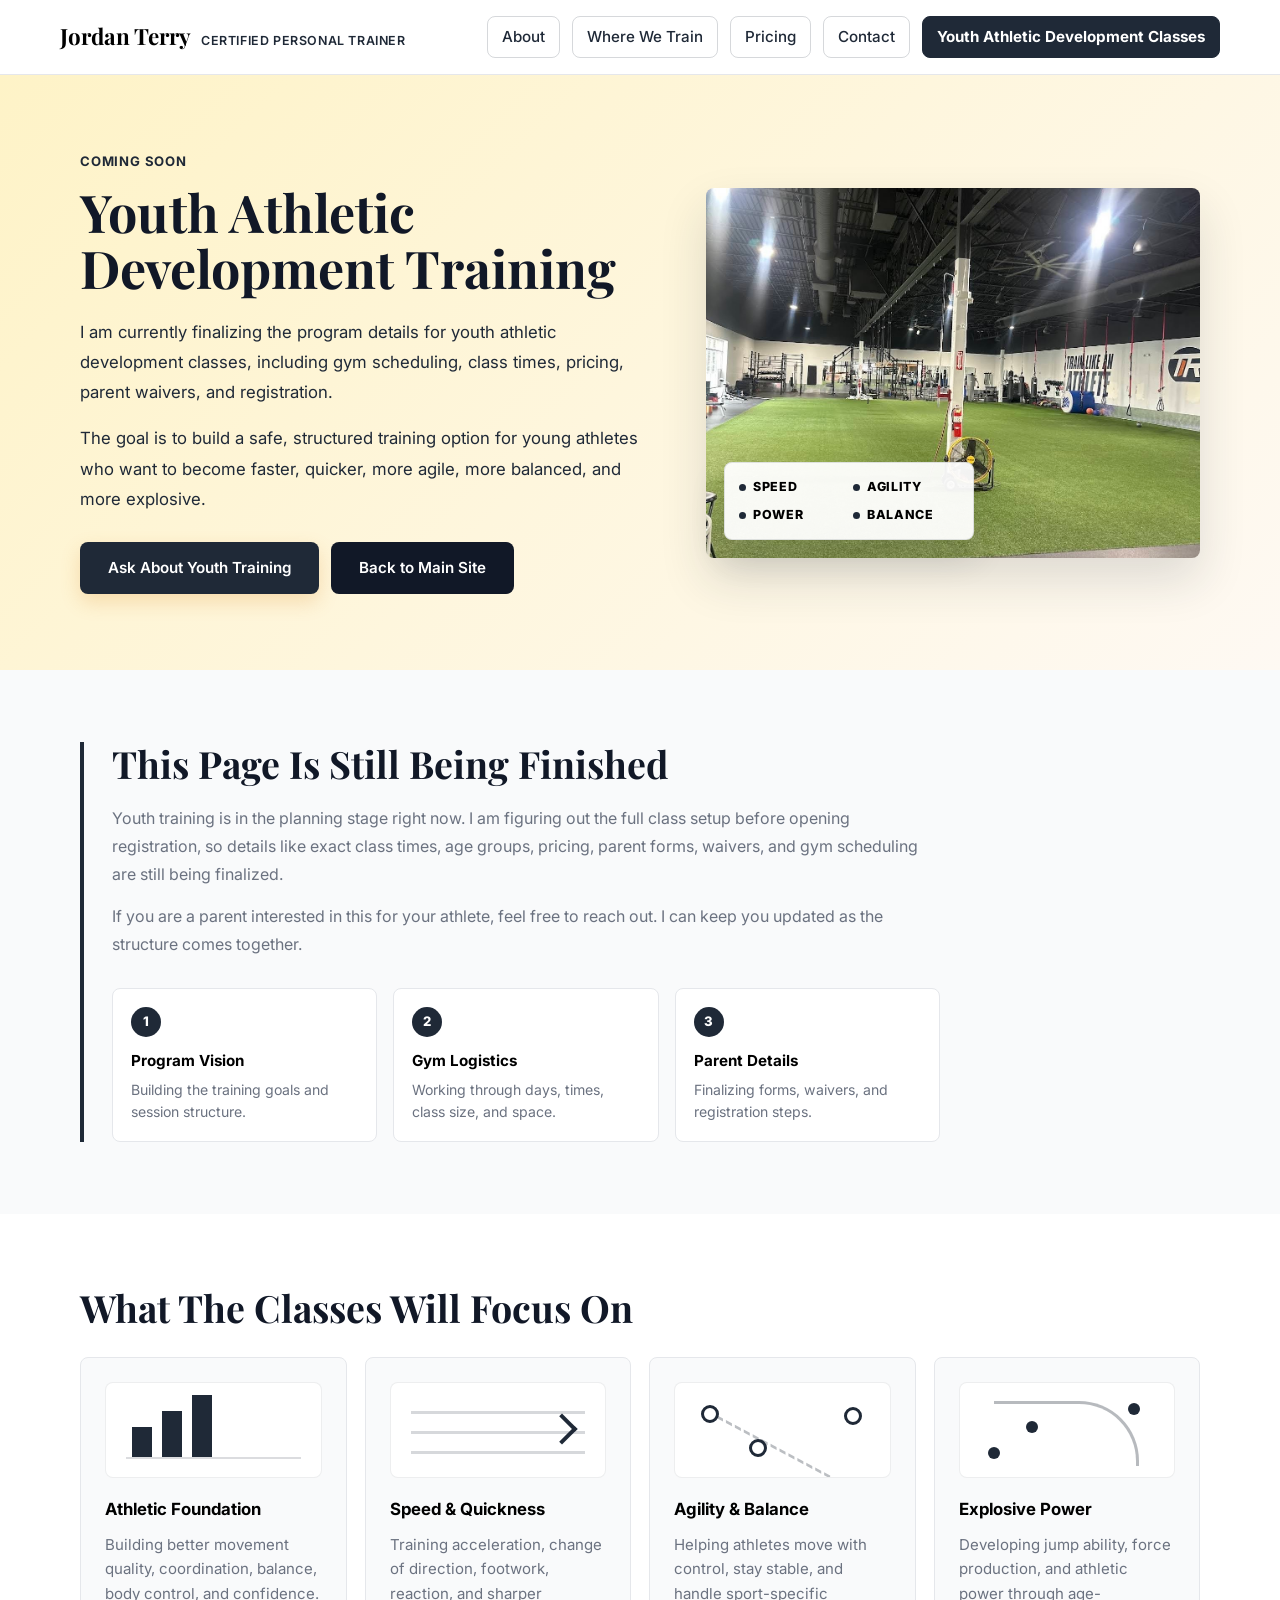
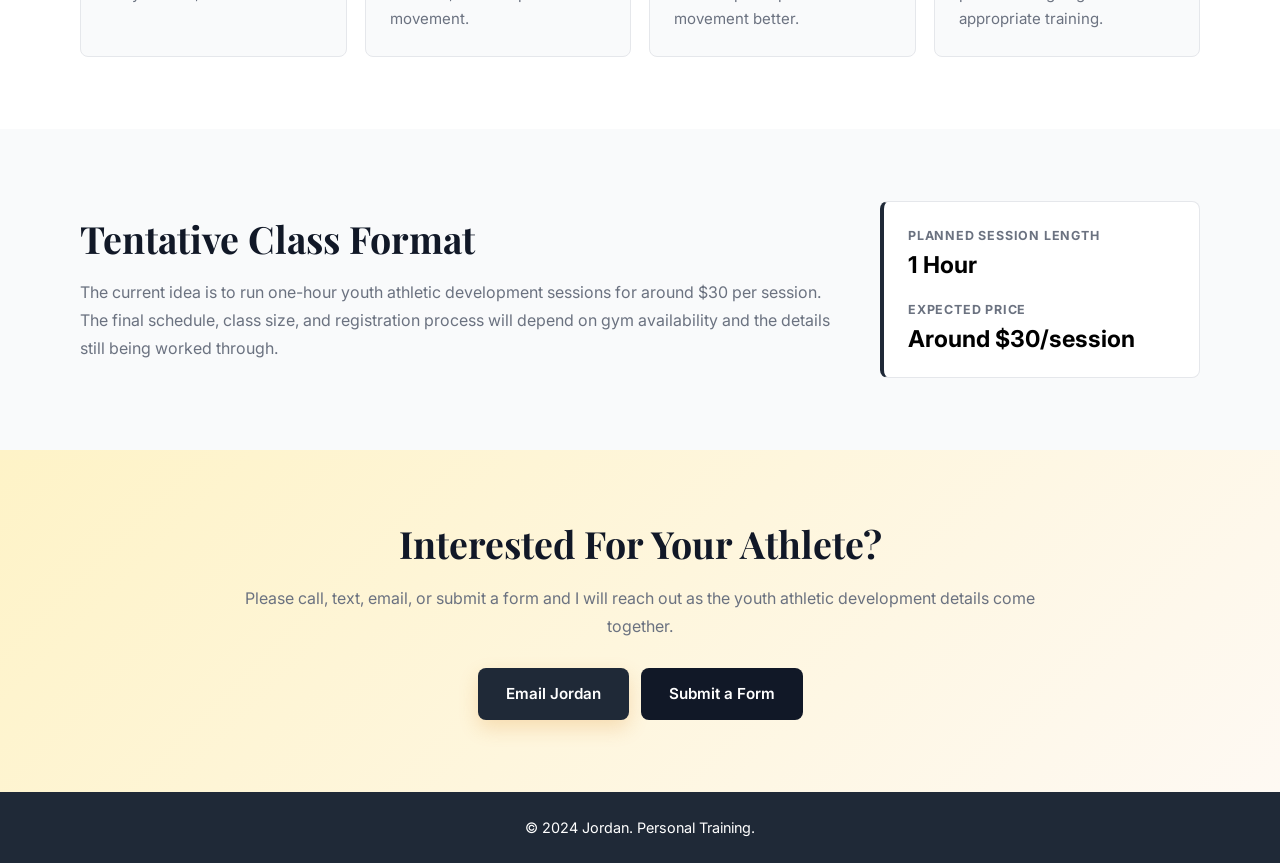
==== commit b909e880: "Clarify youth program details copy" ====
--- a/youth-athletic-development/index.html
+++ b/youth-athletic-development/index.html
@@ -33,7 +33,7 @@
             <p class="youth-kicker">Coming Soon</p>
             <h1>Youth Athletic Development Training</h1>
             <p class="youth-hero-copy">
-              I am currently working through the logistics for youth athletic development classes, including gym scheduling, parent waiver details, and the best days and times to run sessions.
+              I am currently finalizing the program details for youth athletic development classes, including gym scheduling, class times, pricing, parent waivers, and registration.
             </p>
             <p class="youth-hero-copy">
               The goal is to build a safe, structured training option for young athletes who want to become faster, quicker, more agile, more balanced, and more explosive.
@@ -60,7 +60,7 @@
           <div class="youth-status">
             <h2 id="youth-status-title">This Page Is Still Being Finished</h2>
             <p>
-              Youth training is in the planning stage right now. I am figuring out the full class setup before opening registration, so details like exact class times, age groups, parent forms, waivers, and gym logistics are still being finalized.
+              Youth training is in the planning stage right now. I am figuring out the full class setup before opening registration, so details like exact class times, age groups, pricing, parent forms, waivers, and gym scheduling are still being finalized.
             </p>
             <p>
               If you are a parent interested in this for your athlete, feel free to reach out. I can keep you updated as the structure comes together.
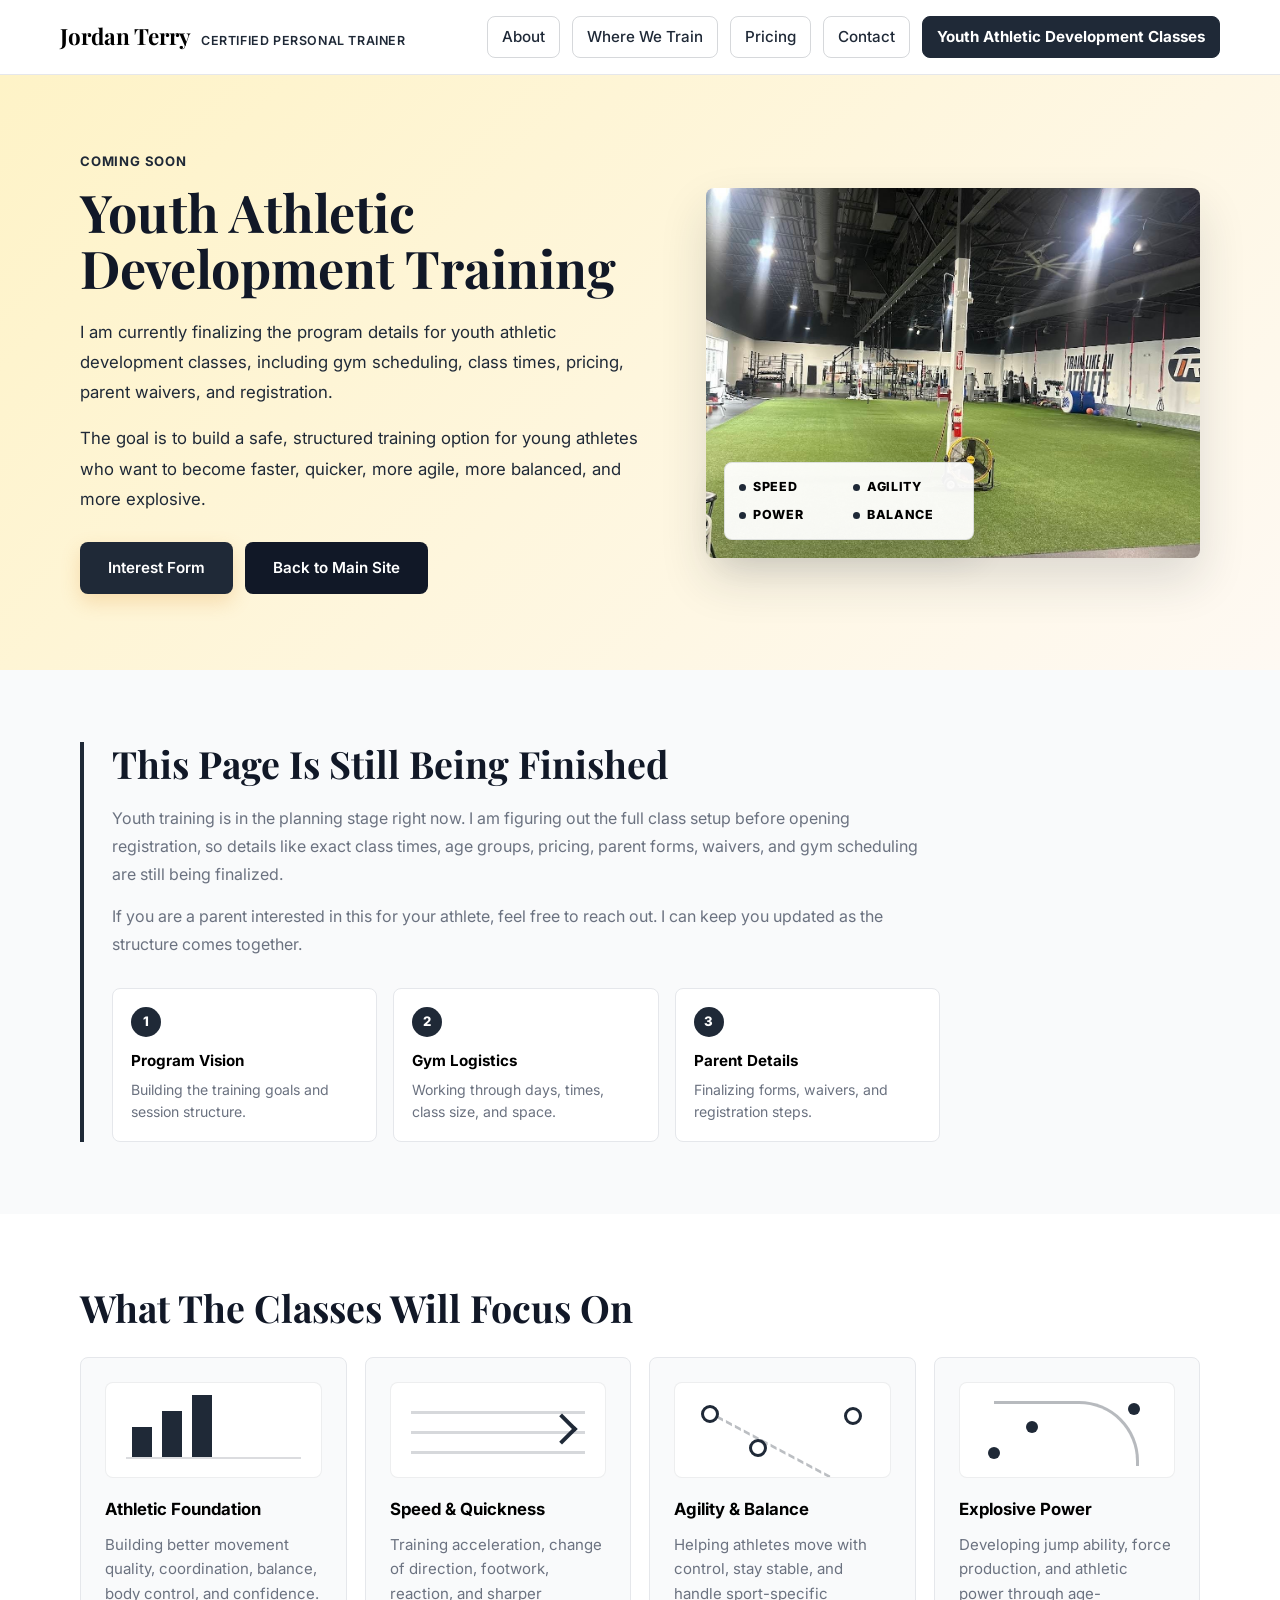
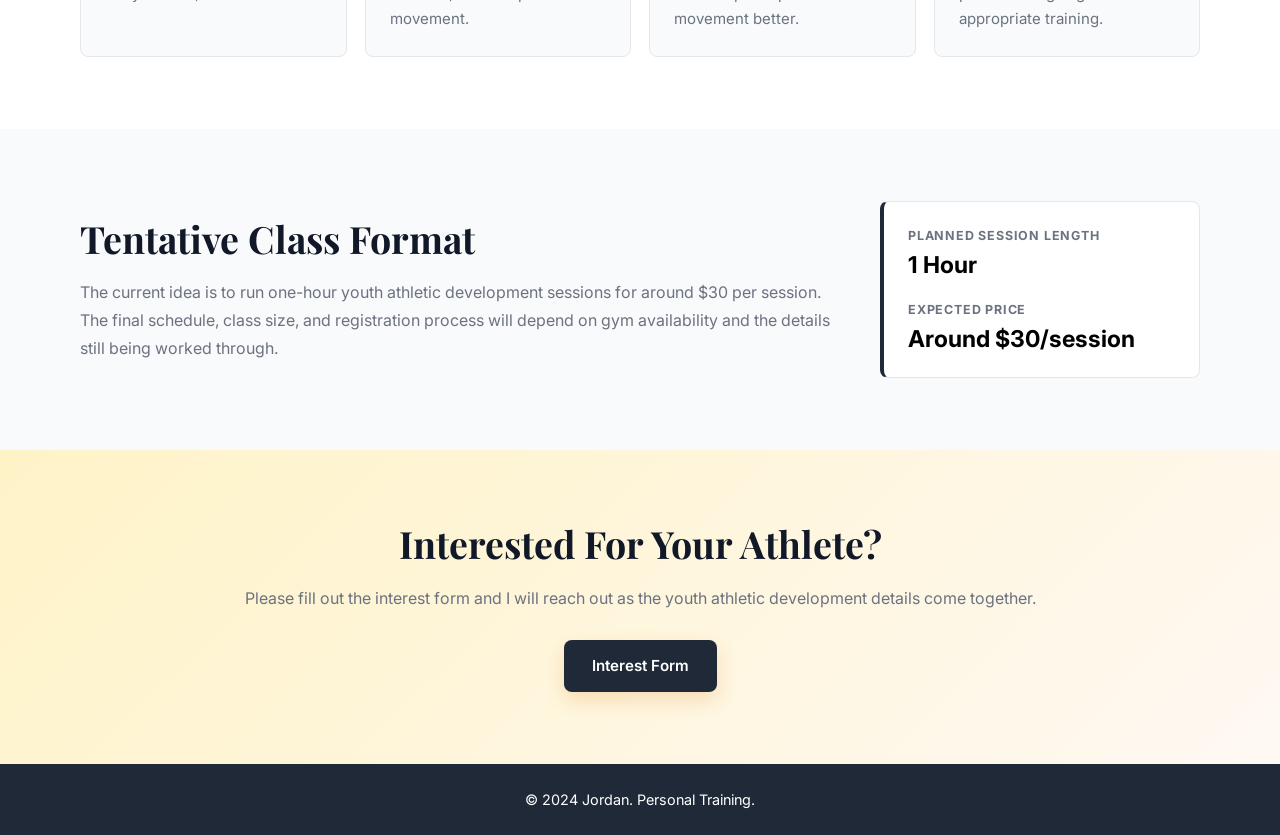
==== commit 8687ef1d: "Link youth page to interest form" ====
--- a/youth-athletic-development/index.html
+++ b/youth-athletic-development/index.html
@@ -39,7 +39,7 @@
               The goal is to build a safe, structured training option for young athletes who want to become faster, quicker, more agile, more balanced, and more explosive.
             </p>
             <div class="youth-actions">
-              <a class="btn btn-primary" href="mailto:jordanterry.training@gmail.com?subject=Youth%20Athletic%20Development%20Interest">Ask About Youth Training</a>
+              <a class="btn btn-primary" href="https://docs.google.com/forms/d/e/1FAIpQLScWfoaip49OMofT6Dpym1Y8yblmB_MoTU97_O2RXVaaAmidlw/viewform?usp=sharing&amp;ouid=104581894945630071648">Interest Form</a>
               <a class="btn btn-secondary" href="/">Back to Main Site</a>
             </div>
           </div>
@@ -151,11 +151,10 @@
         <div class="youth-contact-container">
           <h2 id="youth-contact-title">Interested For Your Athlete?</h2>
           <p>
-            Please call, text, email, or submit a form and I will reach out as the youth athletic development details come together.
+            Please fill out the interest form and I will reach out as the youth athletic development details come together.
           </p>
           <div class="youth-actions">
-            <a class="btn btn-primary" href="mailto:jordanterry.training@gmail.com?subject=Youth%20Athletic%20Development%20Interest">Email Jordan</a>
-            <a class="btn btn-secondary" href="https://docs.google.com/forms/d/e/1FAIpQLSeHGQTXC1L7MiSMfDoUDGU8taf_AvAZVIywggyeiJch5BqsMg/viewform">Submit a Form</a>
+            <a class="btn btn-primary" href="https://docs.google.com/forms/d/e/1FAIpQLScWfoaip49OMofT6Dpym1Y8yblmB_MoTU97_O2RXVaaAmidlw/viewform?usp=sharing&amp;ouid=104581894945630071648">Interest Form</a>
           </div>
         </div>
       </section>
--- a/styles.css
+++ b/styles.css
@@ -323,19 +323,49 @@
 }
 
 .trainer-heart {
+  align-items: center;
+  animation: trainer-heartbeat 1.45s ease-in-out infinite;
+  background: linear-gradient(135deg, #b45309, #f59e0b);
+  border-radius: 50%;
+  color: white;
   display: inline-flex;
+  font-size: 1.05rem;
+  height: 34px;
+  justify-content: center;
+  line-height: 1;
+  margin-left: 10px;
+  box-shadow: 0 8px 20px rgba(217, 119, 6, 0.2);
+  transform-origin: center;
   vertical-align: middle;
-  margin-left: 10px;
   width: 34px;
-  height: 34px;
-  align-items: center;
-  justify-content: center;
-  border-radius: 50%;
-  background: linear-gradient(135deg, #b45309, #f59e0b);
-  color: white;
-  box-shadow: 0 8px 20px rgba(217, 119, 6, 0.2);
-  font-size: 1.05rem;
-  line-height: 1;
+  will-change: transform;
+}
+
+@keyframes trainer-heartbeat {
+  0%,
+  42%,
+  70%,
+  100% {
+    transform: scale(1);
+  }
+
+  14% {
+    transform: scale(1.14);
+  }
+
+  28% {
+    transform: scale(0.96);
+  }
+
+  56% {
+    transform: scale(1.09);
+  }
+}
+
+@media (prefers-reduced-motion: reduce) {
+  .trainer-heart {
+    animation: none;
+  }
 }
 
 .section-subtitle {
@@ -949,12 +979,76 @@
 
 .pricing-category h3 {
   color: var(--primary-dark);
-  display: inline-block;
+  align-items: center;
+  display: inline-flex;
+  gap: 10px;
   font-size: 1.55rem;
   margin-bottom: 24px;
   font-weight: 700;
   text-transform: uppercase;
   letter-spacing: 0.8px;
+}
+
+.pricing-heading-icon {
+  border: 2px solid var(--primary);
+  border-radius: 8px;
+  display: inline-flex;
+  flex: 0 0 auto;
+  height: 32px;
+  justify-content: center;
+  position: relative;
+  width: 38px;
+}
+
+.pricing-heading-icon span {
+  display: block;
+  position: relative;
+}
+
+.pricing-heading-icon span::before {
+  background: var(--primary);
+  border-radius: 50%;
+  content: '';
+  height: 8px;
+  left: 50%;
+  position: absolute;
+  top: 7px;
+  transform: translateX(-50%);
+  width: 8px;
+}
+
+.pricing-heading-icon span::after {
+  background: var(--primary);
+  border-radius: 8px 8px 3px 3px;
+  content: '';
+  height: 10px;
+  left: 50%;
+  position: absolute;
+  top: 17px;
+  transform: translateX(-50%);
+  width: 13px;
+}
+
+.single-person-icon span {
+  height: 100%;
+  width: 20px;
+}
+
+.couple-person-icon {
+  width: 48px;
+}
+
+.couple-person-icon span {
+  height: 100%;
+  width: 18px;
+}
+
+.couple-person-icon span:first-child {
+  margin-right: -2px;
+}
+
+.couple-person-icon span:last-child {
+  margin-left: -2px;
 }
 
 .pricing-section {
@@ -1822,6 +1916,15 @@
     max-width: 100%;
   }
 
+  .pricing-heading-icon {
+    height: 28px;
+    width: 34px;
+  }
+
+  .couple-person-icon {
+    width: 42px;
+  }
+
   .hero-description,
   .philosophy-card p,
   .focus-card p,
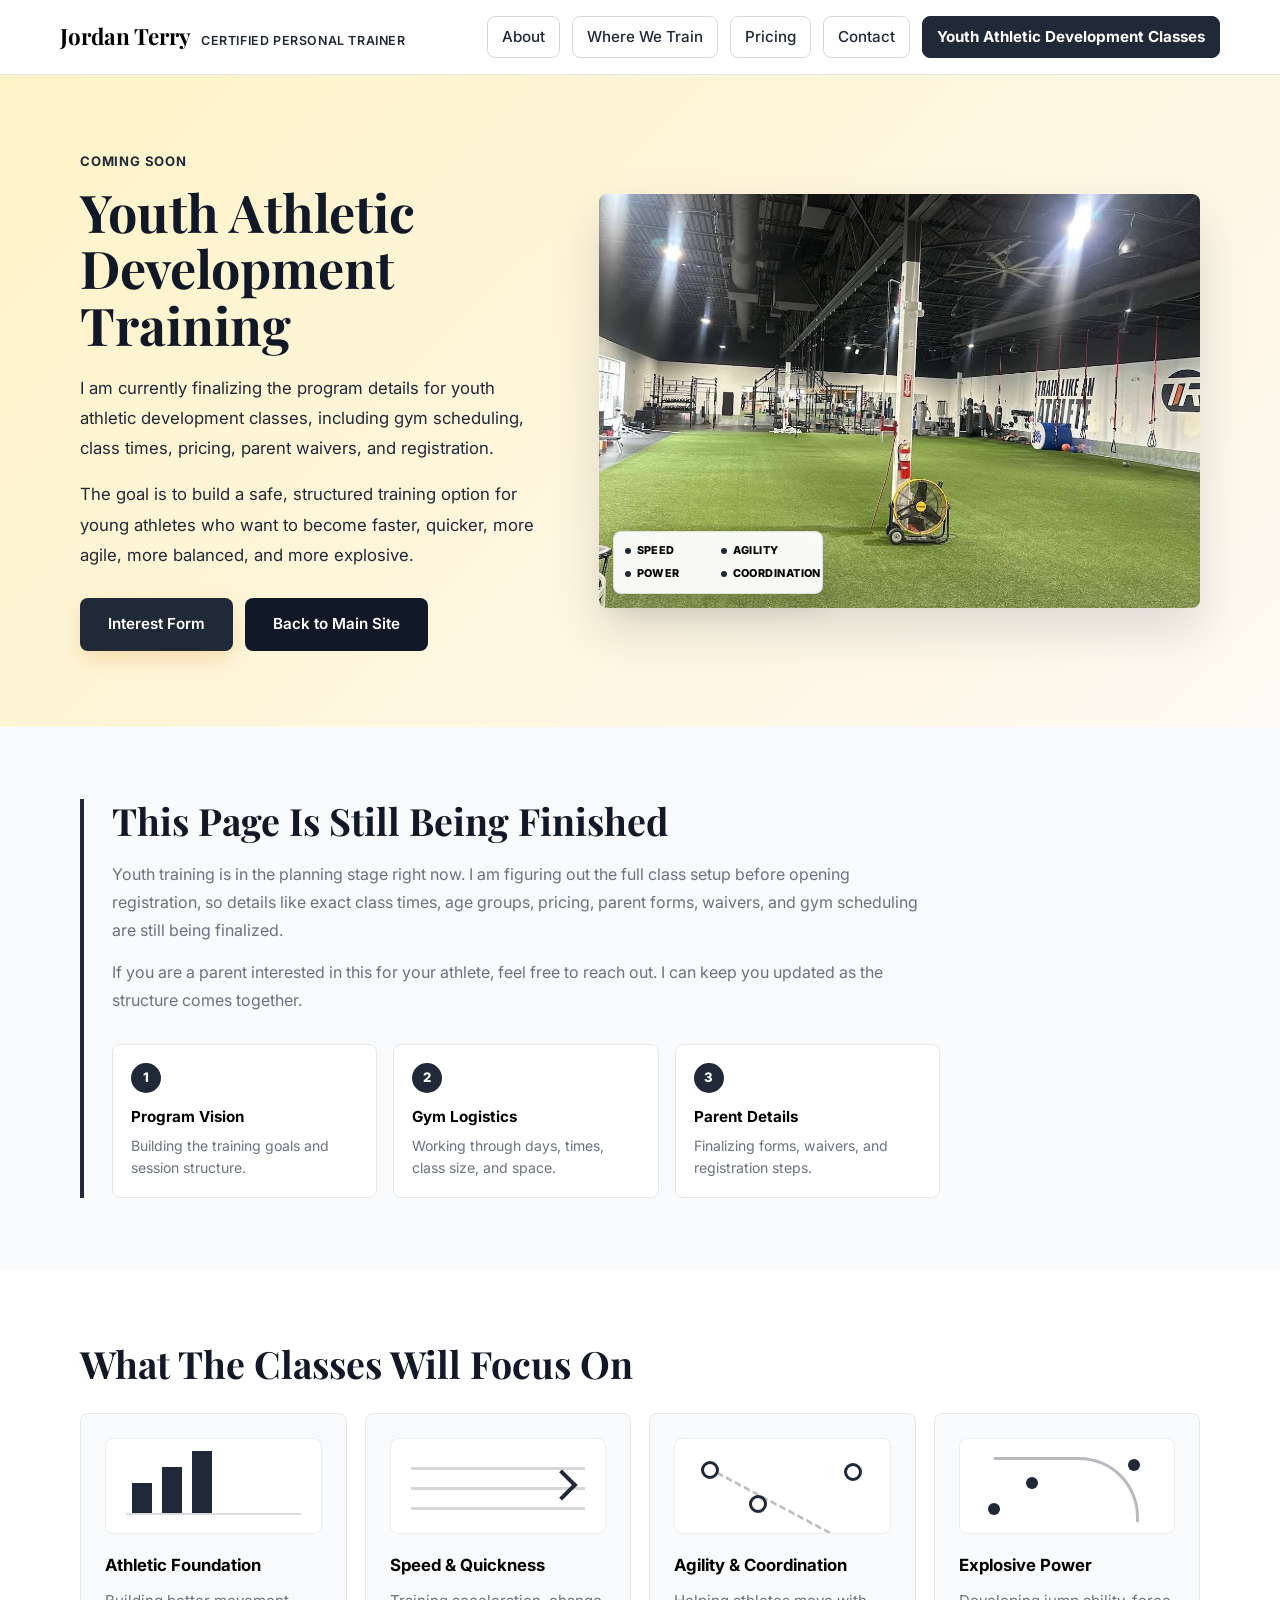
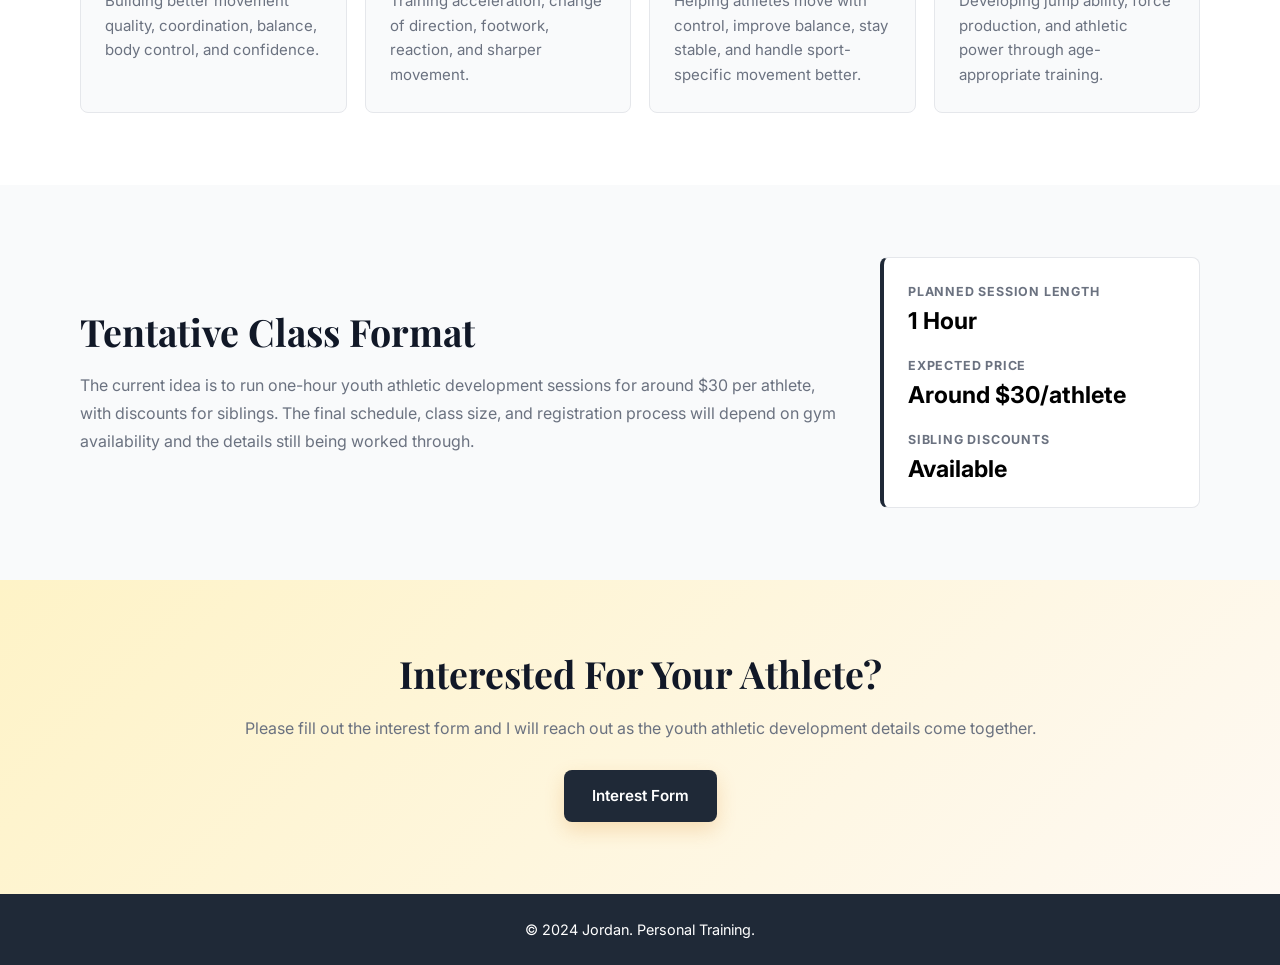
==== commit 18dfc58d: "Polish youth page flyer details" ====
--- a/youth-athletic-development/index.html
+++ b/youth-athletic-development/index.html
@@ -49,7 +49,7 @@
               <span>Speed</span>
               <span>Agility</span>
               <span>Power</span>
-              <span>Balance</span>
+              <span>Coordination</span>
             </div>
           </div>
         </div>
@@ -114,8 +114,8 @@
                 <span></span>
                 <span></span>
               </div>
-              <h3>Agility &amp; Balance</h3>
-              <p>Helping athletes move with control, stay stable, and handle sport-specific movement better.</p>
+              <h3>Agility &amp; Coordination</h3>
+              <p>Helping athletes move with control, improve balance, stay stable, and handle sport-specific movement better.</p>
             </article>
             <article class="youth-card">
               <div class="youth-card-graphic power-graphic" aria-hidden="true">
@@ -135,14 +135,16 @@
           <div>
             <h2 id="youth-format-title">Tentative Class Format</h2>
             <p>
-              The current idea is to run one-hour youth athletic development sessions for around $30 per session. The final schedule, class size, and registration process will depend on gym availability and the details still being worked through.
+              The current idea is to run one-hour youth athletic development sessions for around $30 per athlete, with discounts for siblings. The final schedule, class size, and registration process will depend on gym availability and the details still being worked through.
             </p>
           </div>
           <div class="youth-price-box">
             <span>Planned Session Length</span>
             <strong>1 Hour</strong>
             <span>Expected Price</span>
-            <strong>Around $30/session</strong>
+            <strong>Around $30/athlete</strong>
+            <span>Sibling Discounts</span>
+            <strong>Available</strong>
           </div>
         </div>
       </section>
--- a/styles.css
+++ b/styles.css
@@ -531,8 +531,8 @@
 
 .youth-hero-container {
   display: grid;
-  grid-template-columns: minmax(0, 1fr) minmax(320px, 0.86fr);
-  gap: 52px;
+  grid-template-columns: minmax(0, 0.88fr) minmax(420px, 1.12fr);
+  gap: 46px;
   align-items: center;
 }
 
@@ -568,7 +568,7 @@
 }
 
 .youth-hero-media img {
-  aspect-ratio: 4 / 3;
+  aspect-ratio: 16 / 11;
   border-radius: 8px;
   box-shadow: 0 22px 48px rgba(31, 41, 55, 0.14);
   display: block;
@@ -585,25 +585,25 @@
   background: rgba(255, 255, 255, 0.94);
   border: 1px solid rgba(31, 41, 55, 0.12);
   border-radius: 8px;
-  bottom: 18px;
-  box-shadow: 0 16px 34px rgba(31, 41, 55, 0.16);
+  bottom: 14px;
+  box-shadow: 0 12px 26px rgba(31, 41, 55, 0.14);
   display: grid;
-  gap: 8px;
+  gap: 6px;
   grid-template-columns: repeat(2, minmax(0, 1fr));
-  left: 18px;
-  padding: 14px;
+  left: 14px;
+  padding: 10px 11px;
   position: absolute;
-  width: min(250px, calc(100% - 36px));
+  width: min(210px, calc(100% - 28px));
 }
 
 .youth-performance-panel span {
   align-items: center;
   color: var(--primary-dark);
   display: flex;
-  font-size: 0.78rem;
+  font-size: 0.68rem;
   font-weight: 800;
-  gap: 7px;
-  letter-spacing: 0.6px;
+  gap: 6px;
+  letter-spacing: 0.45px;
   text-transform: uppercase;
 }
 
@@ -611,9 +611,9 @@
   background: var(--primary);
   border-radius: 50%;
   content: '';
-  flex: 0 0 7px;
-  height: 7px;
-  width: 7px;
+  flex: 0 0 6px;
+  height: 6px;
+  width: 6px;
 }
 
 .youth-section {
@@ -1872,8 +1872,8 @@
   .youth-performance-panel {
     bottom: 12px;
     left: 12px;
-    padding: 12px;
-    width: calc(100% - 24px);
+    padding: 10px 11px;
+    width: min(220px, calc(100% - 24px));
   }
 
   .youth-progress {
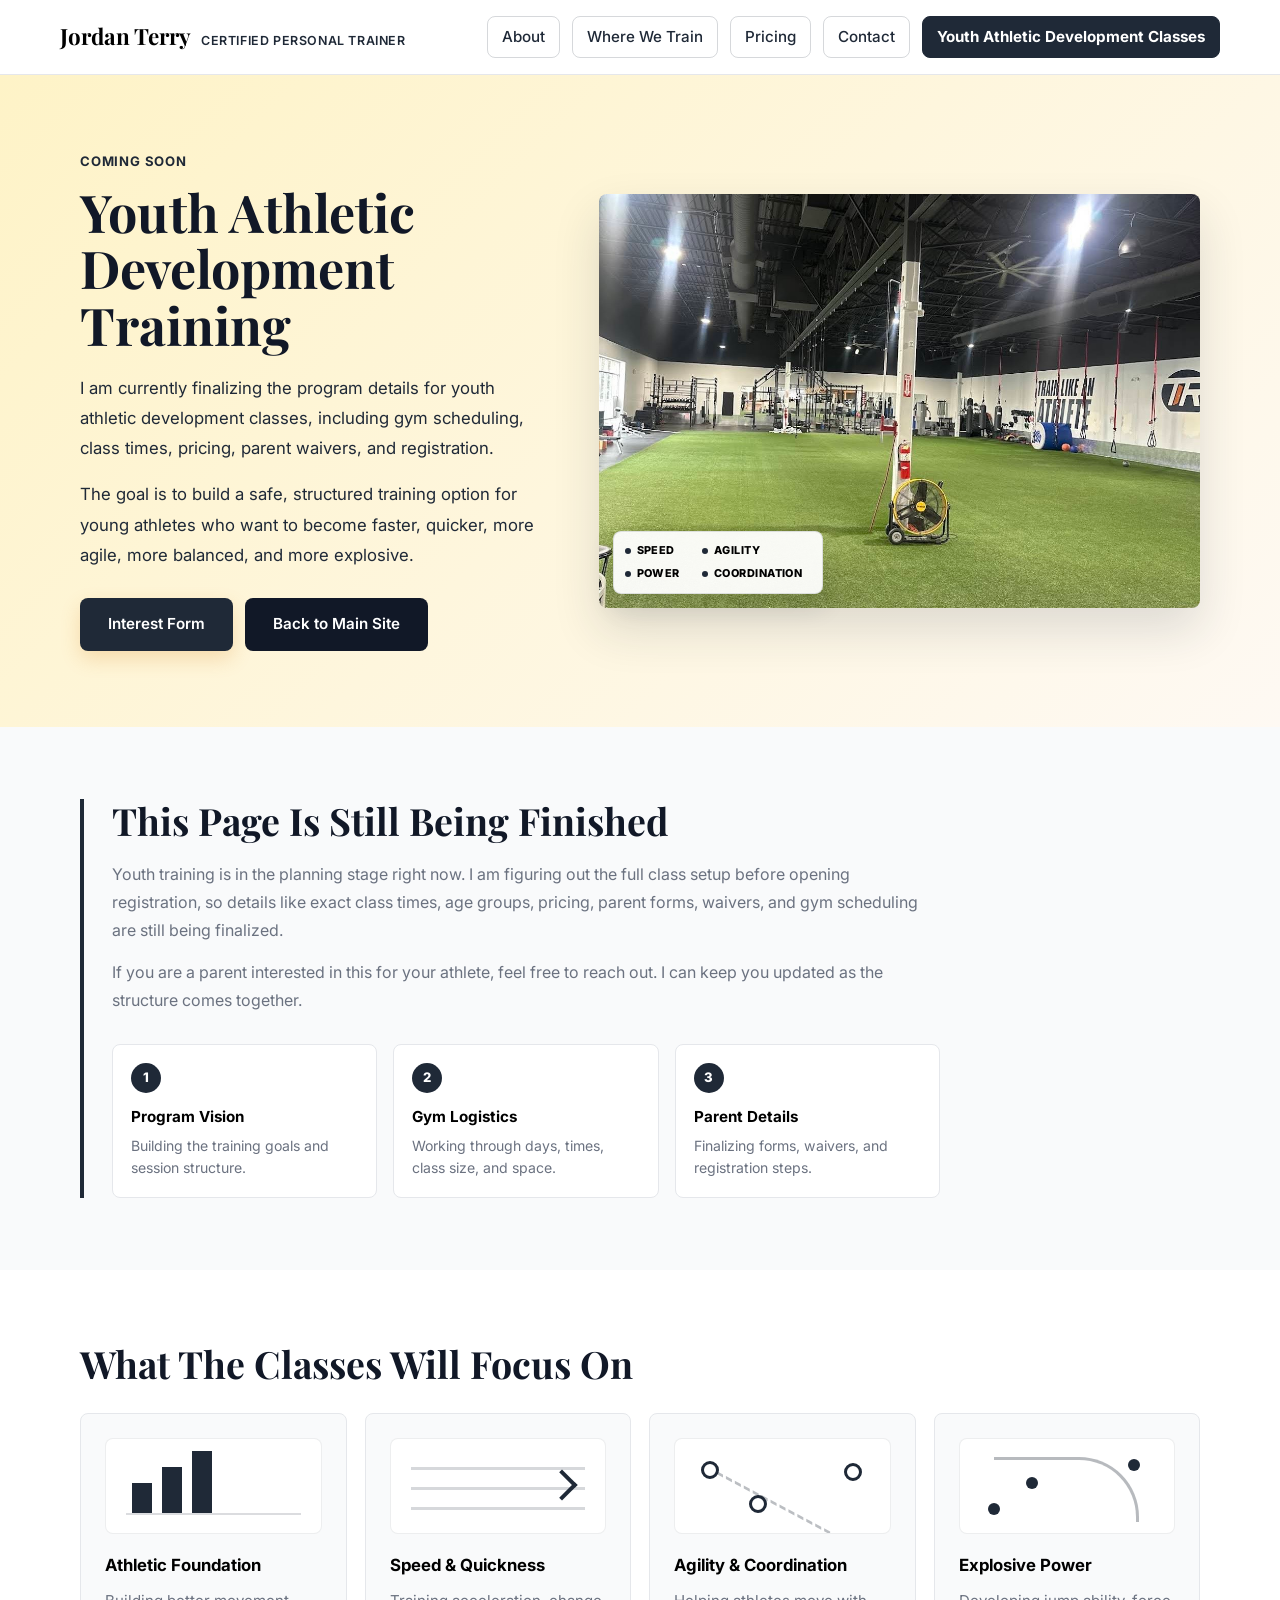
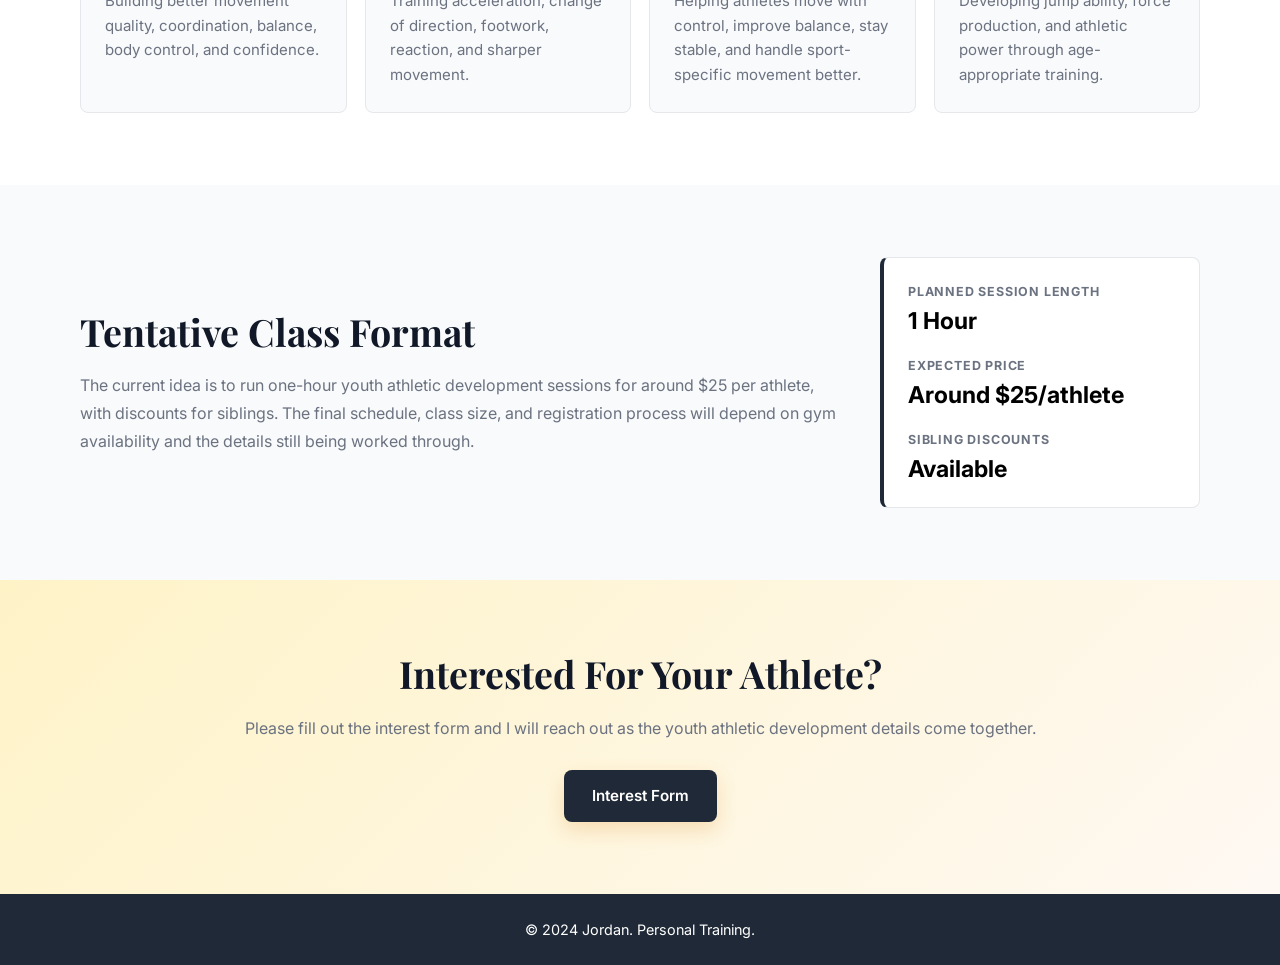
==== commit b31094dd: "Update youth training estimated price" ====
--- a/youth-athletic-development/index.html
+++ b/youth-athletic-development/index.html
@@ -135,14 +135,14 @@
           <div>
             <h2 id="youth-format-title">Tentative Class Format</h2>
             <p>
-              The current idea is to run one-hour youth athletic development sessions for around $30 per athlete, with discounts for siblings. The final schedule, class size, and registration process will depend on gym availability and the details still being worked through.
+              The current idea is to run one-hour youth athletic development sessions for around $25 per athlete, with discounts for siblings. The final schedule, class size, and registration process will depend on gym availability and the details still being worked through.
             </p>
           </div>
           <div class="youth-price-box">
             <span>Planned Session Length</span>
             <strong>1 Hour</strong>
             <span>Expected Price</span>
-            <strong>Around $30/athlete</strong>
+            <strong>Around $25/athlete</strong>
             <span>Sibling Discounts</span>
             <strong>Available</strong>
           </div>
--- a/styles.css
+++ b/styles.css
@@ -588,8 +588,9 @@
   bottom: 14px;
   box-shadow: 0 12px 26px rgba(31, 41, 55, 0.14);
   display: grid;
-  gap: 6px;
-  grid-template-columns: repeat(2, minmax(0, 1fr));
+  column-gap: 2px;
+  row-gap: 6px;
+  grid-template-columns: minmax(0, 0.82fr) minmax(0, 1.18fr);
   left: 14px;
   padding: 10px 11px;
   position: absolute;
